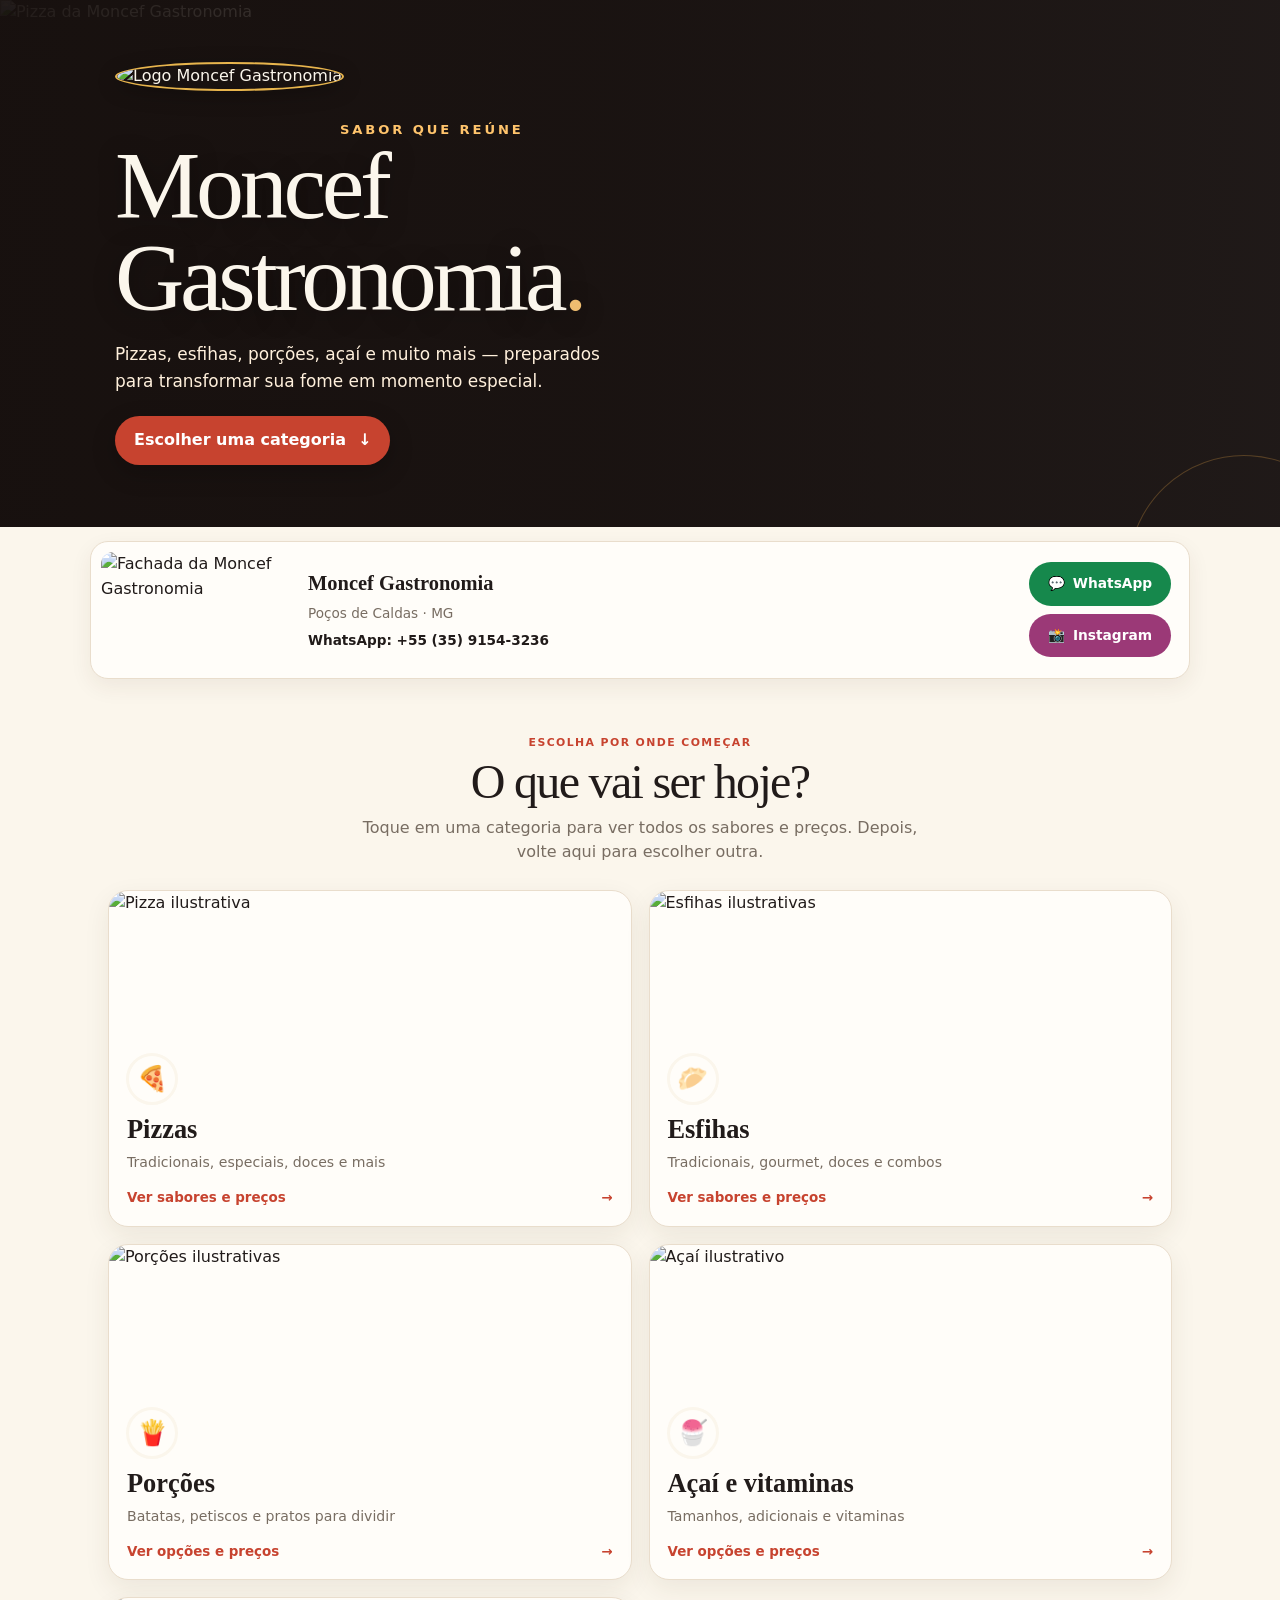
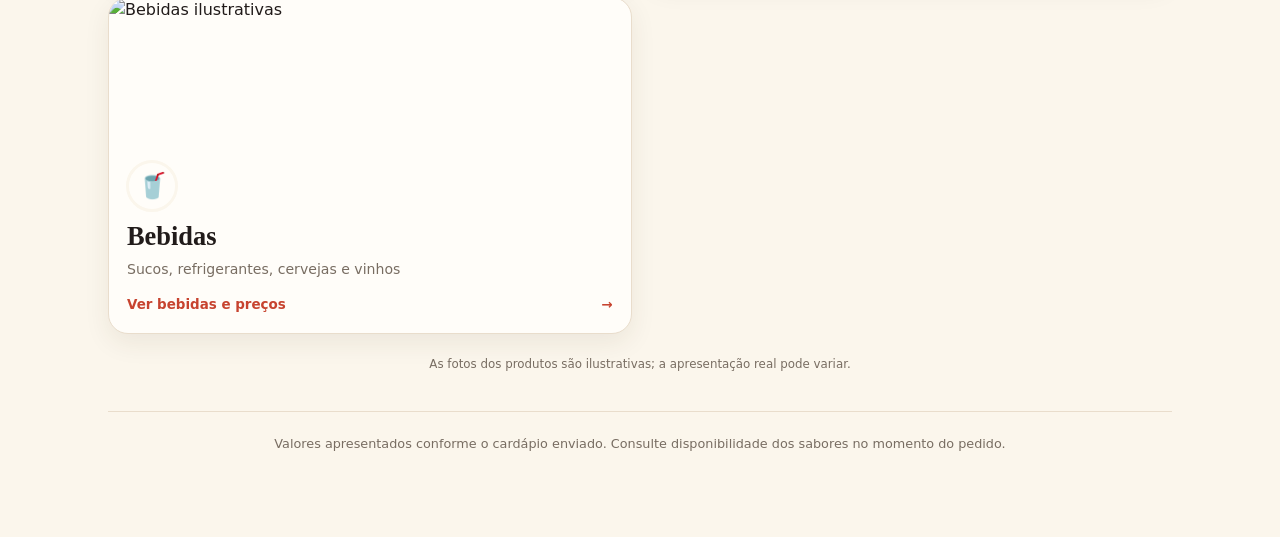
==== index.html @ 8a6f5627 "Adiciona cardápio Moncef Gastronomia" ====
<!doctype html>
<html lang="pt-BR">
<head>
  <meta charset="utf-8">
  <meta name="viewport" content="width=device-width, initial-scale=1">
  <title>Moncef Gastronomia | Cardápio</title>
  <meta name="description" content="Conheça o cardápio Moncef Gastronomia: pizzas, esfihas, porções, açaí, bebidas e muito mais.">
  <link rel="icon" type="image/png" href="/favicon.png">
  <meta property="og:type" content="website">
  <meta property="og:title" content="Moncef Gastronomia | Cardápio">
  <meta property="og:description" content="Pizzas, esfihas, porções, açaí e bebidas. Escolha seu próximo sabor favorito.">
  <meta property="og:image" content="https://share.zapia.com/r9gai0xraaoi88cagagllk">
  <meta name="twitter:card" content="summary_large_image">
  <meta name="twitter:image" content="https://share.zapia.com/r9gai0xraaoi88cagagllk">
  <link rel="manifest" href="__ZAPIA_SITE_URL__/manifest.webmanifest">
  <meta name="theme-color" content="#211b1a">
  <meta name="apple-mobile-web-app-capable" content="yes">
  <meta name="apple-mobile-web-app-status-bar-style" content="default">
  <meta name="apple-mobile-web-app-title" content="Moncef Gastronomia">
  <link rel="apple-touch-icon" href="__ZAPIA_SITE_URL__/apple-touch-icon.png">
  <style>
    :root{--ink:#211b1a;--paper:#fbf6ec;--cream:#f2e8d8;--tomato:#c7432f;--gold:#d49a42;--muted:#786d62;--line:#e9ddcc;--white:#fffdf9}
    *{box-sizing:border-box}
    html{scroll-behavior:smooth;scroll-padding-top:90px}
    body{margin:0;background:var(--paper);color:var(--ink);font-family:Inter,ui-sans-serif,system-ui,-apple-system,BlinkMacSystemFont,"Segoe UI",sans-serif;line-height:1.55}
    .hero{position:relative;overflow:hidden;background:var(--ink);color:var(--paper);padding:56px 20px 48px;text-align:center}
    .hero:before,.hero:after{content:"";position:absolute;border:1px solid rgba(212,154,66,.3);border-radius:50%;width:310px;height:310px;top:-205px;left:-100px;transform:rotate(25deg)}
    .hero:after{width:230px;height:230px;left:auto;right:-80px;top:auto;bottom:-160px}
    .eyebrow{color:#efbd70;text-transform:uppercase;font-size:.72rem;font-weight:800;letter-spacing:.2em;margin:0 0 12px}
    h1{font-family:Georgia,"Times New Roman",serif;font-size:clamp(2.8rem,8vw,5rem);font-weight:500;letter-spacing:-.045em;line-height:.98;margin:0}
    .hero p{max-width:600px;margin:17px auto 0;color:#e4d8c7;font-size:1rem}
    .hero .spark{color:#efbd70}
    .nav-wrap{position:sticky;top:0;z-index:5;background:rgba(251,246,236,.96);border-bottom:1px solid var(--line);backdrop-filter:blur(12px)}
    nav{max-width:1100px;margin:auto;display:flex;gap:9px;overflow-x:auto;padding:12px 18px;scrollbar-width:thin}
    nav a{flex:0 0 auto;text-decoration:none;color:var(--ink);font-size:.83rem;font-weight:750;padding:8px 13px;border:1px solid var(--line);border-radius:999px;background:var(--white)}
    nav a:hover{background:var(--ink);color:var(--paper);border-color:var(--ink)}
    main{max-width:1100px;margin:0 auto;padding:34px 18px 70px}
    .intro{text-align:center;color:var(--muted);font-size:.94rem;margin:0 auto 34px;max-width:670px}
    .section{margin:32px 0 52px;scroll-margin-top:82px}
    .section-heading{display:flex;align-items:end;justify-content:space-between;gap:16px;margin:0 0 18px;padding-bottom:12px;border-bottom:1px solid var(--line)}
    h2{font-family:Georgia,"Times New Roman",serif;font-weight:500;font-size:2.25rem;line-height:1;margin:0;letter-spacing:-.035em}
    .section-kicker{color:var(--tomato);font-weight:800;letter-spacing:.13em;text-transform:uppercase;font-size:.68rem;margin-bottom:6px}
    .hint{font-size:.82rem;color:var(--muted);text-align:right}
    .grid{display:grid;grid-template-columns:repeat(2,minmax(0,1fr));gap:16px}
    .grid.three{grid-template-columns:repeat(3,minmax(0,1fr))}
    .card{background:var(--white);border:1px solid var(--line);border-radius:18px;padding:20px 21px;box-shadow:0 7px 22px rgba(69,45,26,.035)}
    .card h3{font-family:Georgia,"Times New Roman",serif;font-weight:500;font-size:1.42rem;line-height:1.15;margin:0 0 6px}
    .card .sub{color:var(--muted);font-size:.82rem;margin:-1px 0 13px}
    .items{list-style:none;margin:0;padding:0}
    .items li{padding:11px 0;border-bottom:1px dashed var(--line)}
    .items li:last-child{border-bottom:0;padding-bottom:0}
    .item-top{display:flex;align-items:baseline;justify-content:space-between;gap:10px}
    .name{font-weight:800;font-size:.94rem;line-height:1.28}
    .price{white-space:nowrap;font-weight:850;color:var(--tomato);font-size:.94rem}
    .desc{display:block;color:var(--muted);font-size:.81rem;line-height:1.35;margin-top:3px}
    .pill{display:inline-block;background:#f8ead2;color:#755222;font-size:.72rem;font-weight:800;border-radius:999px;padding:5px 9px;margin:0 5px 6px 0}
    .price-table{width:100%;border-collapse:collapse;font-size:.89rem;margin-top:9px}
    .price-table th{text-align:left;color:var(--muted);font-size:.72rem;text-transform:uppercase;letter-spacing:.08em;padding:7px 4px;border-bottom:1px solid var(--line)}
    .price-table td{padding:9px 4px;border-bottom:1px dashed var(--line)}
    .price-table td:not(:first-child){text-align:right;font-weight:800;color:var(--tomato);white-space:nowrap}
    .note{background:#f4e9d9;border-left:4px solid var(--gold);border-radius:0 12px 12px 0;padding:13px 15px;color:#665544;font-size:.83rem;margin-top:15px}
    .flavor-list{display:grid;grid-template-columns:1fr 1fr;gap:0 18px}
    .flavor-list .items li{font-size:.88rem}
    .extras-grid{display:grid;grid-template-columns:repeat(3,minmax(0,1fr));gap:15px}
    .extras-grid .card{padding:17px}
    .extras-grid h3{font-size:1.22rem}
    .extras-grid .items li{padding:7px 0;font-size:.86rem}
    .footer-note{text-align:center;border-top:1px solid var(--line);padding:22px 12px 0;color:var(--muted);font-size:.8rem}
    @media(max-width:740px){.grid.three,.extras-grid{grid-template-columns:repeat(2,minmax(0,1fr))}}
    @media(max-width:560px){.hero{padding:47px 18px 40px}.hero p{font-size:.93rem}main{padding:25px 14px 54px}.grid,.grid.three,.extras-grid{grid-template-columns:1fr}.section{margin:28px 0 42px}.section-heading{align-items:start;flex-direction:column;gap:6px}.hint{text-align:left}.card{padding:18px}.flavor-list{grid-template-columns:1fr}h2{font-size:2rem}.intro{font-size:.88rem}}
    /* Moncef Gastronomia: destaque visual e fotos por categoria */
    .hero{min-height:410px;display:flex;align-items:center;text-align:left;padding:62px 22px}
    .hero:before{inset:0;top:0;left:0;width:auto;height:auto;border:0;border-radius:0;transform:none;background:linear-gradient(90deg,rgba(23,16,14,.94) 0%,rgba(23,16,14,.73) 48%,rgba(23,16,14,.16) 100%);z-index:1}
    .hero-photo{position:absolute;inset:0;width:100%;height:100%;object-fit:cover;z-index:0;opacity:.86}
    .hero:after{z-index:2;pointer-events:none}
    .hero-content{position:relative;z-index:3;width:min(100%,1050px);margin:0 auto}
    .hero .eyebrow{font-size:.82rem;letter-spacing:.22em;color:#ffc46c}
    .hero h1{font-size:clamp(3rem,8vw,6rem);max-width:800px;line-height:.96;text-shadow:0 4px 24px rgba(0,0,0,.35)}
    .hero-content>p:not(.eyebrow){margin:17px 0 22px;max-width:510px;font-size:1.06rem;color:#fff0dc}
    .hero-cta{display:inline-flex;gap:12px;align-items:center;text-decoration:none;background:var(--tomato);color:#fff;font-weight:850;padding:12px 19px;border-radius:999px;box-shadow:0 8px 25px rgba(0,0,0,.22);transition:transform .2s,background .2s}
    .hero-cta:hover{background:#e45a36;transform:translateY(-2px)}
    .photo-disclaimer{text-align:center;color:var(--muted);font-size:.75rem;margin:-24px auto 30px}
    .category-shot{margin:0 0 18px;background:var(--white);border:1px solid var(--line);padding:6px;border-radius:20px;box-shadow:0 12px 28px rgba(69,45,26,.08)}
    .category-shot img{display:block;width:100%;aspect-ratio:2.45/1;object-fit:cover;border-radius:15px}
    .category-shot figcaption{text-align:right;color:var(--muted);font-size:.68rem;padding:5px 7px 0}
    @media(max-width:560px){.hero{min-height:390px;padding:48px 20px}.hero:before{background:linear-gradient(90deg,rgba(23,16,14,.88),rgba(23,16,14,.57))}.hero h1{font-size:clamp(2.8rem,13vw,4.3rem)}.hero-content>p:not(.eyebrow){font-size:.94rem}.category-shot img{aspect-ratio:1.55/1}}
    /* Navegação por partes: mostra uma categoria de cada vez */
    .hero{min-height:365px}
    .home-screen{display:block;margin:0 0 38px;scroll-margin-top:18px}
    .home-intro{text-align:center;max-width:720px;margin:0 auto 25px}
    .home-intro h2{font-size:clamp(2rem,5vw,3rem);margin:0 0 10px}
    .home-intro p{color:var(--muted);margin:0 auto;max-width:570px}
    .category-grid{display:grid;grid-template-columns:repeat(2,minmax(0,1fr));gap:17px}
    .category-card{position:relative;display:flex;flex-direction:column;overflow:hidden;min-height:310px;background:var(--white);color:var(--ink);text-decoration:none;border:1px solid var(--line);border-radius:20px;box-shadow:0 9px 26px rgba(69,45,26,.08);transition:transform .18s,box-shadow .18s}
    .category-card:hover{transform:translateY(-3px);box-shadow:0 15px 34px rgba(69,45,26,.14)}
    .category-card>img{width:100%;height:190px;object-fit:cover;display:block}
    .category-icon{position:absolute;top:162px;left:17px;width:52px;height:52px;display:grid;place-items:center;background:var(--white);border:3px solid var(--paper);border-radius:50%;font-size:1.55rem}
    .category-title{font-family:Georgia,"Times New Roman",serif;font-size:1.65rem;font-weight:700;margin:28px 18px 2px}
    .category-desc{color:var(--muted);font-size:.88rem;margin:0 18px 14px}
    .category-action{margin:auto 18px 17px;color:var(--tomato);font-weight:850;font-size:.84rem;display:flex;justify-content:space-between;align-items:center}
    .photo-disclaimer{text-align:center;color:var(--muted);font-size:.74rem;margin:21px auto 0}
    .back-home{display:inline-flex;align-items:center;gap:8px;margin:0 0 18px;padding:10px 15px;border-radius:999px;border:1px solid var(--line);background:var(--white);color:var(--ink);font-weight:800;text-decoration:none;font-size:.88rem}
    .back-home:hover{background:var(--ink);color:var(--paper)}
    main .section{display:none}
    main:has(.section:target) .section:target{display:block}
    main:has(.section:target) .home-screen{display:none}
    main:not(:has(.section:target)) .home-screen{display:block}
    @media(max-width:560px){.hero{min-height:355px}.category-grid{grid-template-columns:1fr;gap:14px}.category-card{min-height:290px}.category-card>img{height:175px}.category-icon{top:147px}.category-title{font-size:1.55rem}.home-screen{margin-bottom:30px}}
    .brand-logo{width:78px;height:78px;object-fit:cover;border:2px solid #e8b54d;border-radius:50%;box-shadow:0 5px 20px rgba(0,0,0,.25);margin-bottom:12px}
    .hero-buttons{display:flex;flex-wrap:wrap;gap:10px}
    .hero-cta-light{background:#f2e8d8;color:var(--ink)}
    .hero-cta-light:hover{background:#fff7e9;color:var(--ink)}
    .store-panel{display:grid;grid-template-columns:1.05fr .95fr;overflow:hidden;margin:24px 0 0;background:var(--white);border:1px solid var(--line);border-radius:22px;box-shadow:0 10px 28px rgba(69,45,26,.08)}
    .store-panel figure{margin:0;min-height:280px;position:relative}
    .store-panel figure img{display:block;width:100%;height:100%;min-height:280px;object-fit:cover;object-position:center 72%}
    .store-panel figcaption{position:absolute;right:10px;bottom:10px;background:rgba(33,27,26,.78);color:#fff;padding:5px 9px;border-radius:20px;font-size:.7rem}
    .store-details{padding:26px;display:flex;flex-direction:column;justify-content:center;gap:8px}
    .contact-brand{display:flex;align-items:center;gap:13px}
    .contact-brand img{width:58px;height:58px;border-radius:50%;object-fit:cover;border:2px solid var(--gold)}
    .contact-brand h3{font-family:Georgia,"Times New Roman",serif;font-size:1.4rem;margin:0 0 1px}
    .contact-brand span,.store-details>p{color:var(--muted);font-size:.9rem}
    .store-details>p{margin:8px 0 0}
    .contact-number{color:var(--ink)!important}
    .contact-actions{display:flex;flex-wrap:wrap;gap:9px;margin-top:6px}
    .contact-actions a{display:inline-flex;text-decoration:none;background:var(--tomato);color:#fff;font-weight:800;font-size:.82rem;padding:10px 13px;border-radius:999px}
    .contact-actions a:last-child{background:var(--ink)}
    .contact-actions a:hover{filter:brightness(1.12)}
    @media(max-width:620px){.store-panel{grid-template-columns:1fr}.store-panel figure,.store-panel figure img{min-height:220px;height:250px}.store-details{padding:21px}.hero-buttons{gap:8px}.hero-cta{font-size:.86rem;padding:11px 14px}}
    .top-contact{max-width:1100px;margin:14px auto 22px;padding:10px;display:grid;grid-template-columns:190px 1fr auto;align-items:center;gap:17px;background:var(--white);border:1px solid var(--line);border-radius:18px;box-shadow:0 8px 22px rgba(69,45,26,.07)}
    .top-facade{display:block;width:190px;height:116px;object-fit:cover;object-position:center 72%;border-radius:12px}
    .top-contact-copy{display:flex;flex-direction:column;gap:3px}
    .top-contact-copy strong{font-family:Georgia,"Times New Roman",serif;font-size:1.28rem}
    .top-contact-copy span{color:var(--muted);font-size:.85rem}
    .top-contact-copy .top-phone{color:var(--ink);font-weight:750;margin-top:3px}
    .top-contact-links{display:flex;flex-direction:column;gap:8px;padding-right:8px}
    .top-contact-links a{display:inline-flex;align-items:center;justify-content:center;gap:8px;min-width:142px;padding:11px 14px;border-radius:999px;color:#fff;text-decoration:none;font-size:.86rem;font-weight:850}
    .top-whatsapp{background:#16884c}.top-instagram{background:#9b3977}
    .top-contact-links a:hover{filter:brightness(1.08)}
    @media(max-width:650px){.top-contact{margin:10px 12px 18px;grid-template-columns:96px 1fr;gap:10px;padding:9px}.top-facade{width:96px;height:96px}.top-contact-copy strong{font-size:1.05rem}.top-contact-copy span{font-size:.78rem}.top-contact-links{grid-column:1/-1;flex-direction:row;padding:0;gap:8px}.top-contact-links a{flex:1;min-width:0;padding:10px 8px;font-size:.83rem}}
  </style>
</head>
<body>
  <header class="hero">
    <img class="hero-photo" src="https://share.zapia.com/r9gai0xraaoi88cagagllk" alt="Pizza da Moncef Gastronomia" loading="eager">
    <div class="hero-content">
      <img class="brand-logo" src="https://share.zapia.com/mmh9nivb4c77kz05weoe60" alt="Logo Moncef Gastronomia">
      <p class="eyebrow">Sabor que reúne</p>
      <h1>Moncef<br>Gastronomia<span class="spark">.</span></h1>
      <p>Pizzas, esfihas, porções, açaí e muito mais — preparados para transformar sua fome em momento especial.</p>
      <div class="hero-buttons"><a class="hero-cta" href="#categorias">Escolher uma categoria <span aria-hidden="true">↓</span></a></div>
    </div>
  </header>
  <section class="top-contact" aria-label="Contato da Moncef Gastronomia">
    <img class="top-facade" src="https://share.zapia.com/sozpaagkp5872ndccona3l" alt="Fachada da Moncef Gastronomia" loading="eager">
    <div class="top-contact-copy"><strong>Moncef Gastronomia</strong><span>Poços de Caldas · MG</span><span class="top-phone">WhatsApp: +55 (35) 9154-3236</span></div>
    <div class="top-contact-links"><a class="top-whatsapp" href="https://wa.me/553591543236" target="_blank" rel="noopener noreferrer"><span aria-hidden="true">💬</span> WhatsApp</a><a class="top-instagram" href="https://www.instagram.com/moncef_gastronomia/" target="_blank" rel="noopener noreferrer"><span aria-hidden="true">📸</span> Instagram</a></div>
  </section>
  <main>
    <section class="home-screen" id="inicio">
      <div class="home-intro" id="categorias">
        <div class="section-kicker">Escolha por onde começar</div>
        <h2>O que vai ser hoje?</h2>
        <p>Toque em uma categoria para ver todos os sabores e preços. Depois, volte aqui para escolher outra.</p>
      </div>
      <div class="category-grid" aria-label="Categorias do cardápio">
        <a class="category-card" href="#pizzas"><img src="https://share.zapia.com/r9gai0xraaoi88cagagllk" alt="Pizza ilustrativa" loading="lazy"><span class="category-icon">🍕</span><span class="category-title">Pizzas</span><span class="category-desc">Tradicionais, especiais, doces e mais</span><span class="category-action">Ver sabores e preços <span aria-hidden="true">→</span></span></a>
        <a class="category-card" href="#esfihas"><img src="https://share.zapia.com/u9wdjhsxbgvl32oz14fh7v" alt="Esfihas ilustrativas" loading="lazy"><span class="category-icon">🥟</span><span class="category-title">Esfihas</span><span class="category-desc">Tradicionais, gourmet, doces e combos</span><span class="category-action">Ver sabores e preços <span aria-hidden="true">→</span></span></a>
        <a class="category-card" href="#porcoes"><img src="https://share.zapia.com/sm1wi8eg8ly88vxuzd0pk1" alt="Porções ilustrativas" loading="lazy"><span class="category-icon">🍟</span><span class="category-title">Porções</span><span class="category-desc">Batatas, petiscos e pratos para dividir</span><span class="category-action">Ver opções e preços <span aria-hidden="true">→</span></span></a>
        <a class="category-card" href="#acai"><img src="https://share.zapia.com/mn3vns8cxxkc6eyi6py83n" alt="Açaí ilustrativo" loading="lazy"><span class="category-icon">🍧</span><span class="category-title">Açaí e vitaminas</span><span class="category-desc">Tamanhos, adicionais e vitaminas</span><span class="category-action">Ver opções e preços <span aria-hidden="true">→</span></span></a>
        <a class="category-card" href="#bebidas"><img src="https://share.zapia.com/mn3vns8cxxkc6eyi6py83n" alt="Bebidas ilustrativas" loading="lazy"><span class="category-icon">🥤</span><span class="category-title">Bebidas</span><span class="category-desc">Sucos, refrigerantes, cervejas e vinhos</span><span class="category-action">Ver bebidas e preços <span aria-hidden="true">→</span></span></a>
      </div>
      <p class="photo-disclaimer">As fotos dos produtos são ilustrativas; a apresentação real pode variar.</p>
    </section>

    <section class="section" id="pizzas">
      <a class="back-home" href="#inicio">← Voltar às categorias</a>
      <div class="section-heading"><div><div class="section-kicker">No capricho, do começo ao fim</div><h2>🍕 Pizzas</h2></div><div class="hint">4 ou 8 fatias · sabores salgados</div></div>
      <figure class="category-shot"><img src="https://share.zapia.com/r9gai0xraaoi88cagagllk" alt="Pizza assada com calabresa, queijo e orégano" loading="lazy"><figcaption>Uma imagem ilustrativa para abrir o apetite</figcaption></figure>
      <div class="note">Todas as pizzas salgadas levam molho de tomate italiano, muçarela, orégano e azeitonas — exceto Calabresa Paulista.</div>
      <div class="grid three" style="margin-top:16px">
        <article class="card"><h3>Tradicionais</h3><p class="sub">4 fatias · R$ 42 &nbsp;|&nbsp; 8 fatias · R$ 68</p><ul class="items">
          <li><span class="name">4 Queijos</span><span class="desc">Provolone, parmesão, requeijão e muçarela</span></li>
          <li><span class="name">Calabresa Barbecue</span><span class="desc">Calabresa e molho barbecue</span></li>
          <li><span class="name">Calabresa Mineira</span><span class="desc">Calabresa e cebola</span></li>
          <li><span class="name">Frango</span><span class="desc">Frango desfiado, requeijão ou cheddar</span></li>
          <li><span class="name">Lombinho</span><span class="desc">Lombinho canadense e requeijão</span></li>
          <li><span class="name">Madri</span><span class="desc">Calabresa, tomate e cebola</span></li>
          <li><span class="name">Portuguesa</span><span class="desc">Presunto, ovo cozido, tomate, ervilha e cebola</span></li>
          <li><span class="name">Viena</span><span class="desc">Presunto, manjericão fresco, champignon, tomate e parmesão</span></li>
        </ul></article>
        <article class="card"><h3>Promocionais</h3><p class="sub">4 fatias · R$ 35 &nbsp;|&nbsp; 8 fatias · R$ 55</p><ul class="items">
          <li><span class="name">Calabresa Paulista</span><span class="desc">Calabresa e cebola (sem muçarela)</span></li>
          <li><span class="name">Marguerita</span><span class="desc">Tomate, alho dourado, parmesão e manjericão fresco</span></li>
          <li><span class="name">Margueritinha</span><span class="desc">Tomate-cereja, alho dourado, parmesão e manjericão fresco</span></li>
          <li><span class="name">Muçarela</span><span class="desc">Muçarela e tomate</span></li>
          <li><span class="name">Napolitana</span><span class="desc">Tomate e parmesão</span></li>
          <li><span class="name">Parmegiana</span><span class="desc">Presunto, manjericão fresco e parmesão</span></li>
          <li><span class="name">Presunto</span><span class="desc">Muçarela e presunto</span></li>
        </ul></article>
        <article class="card"><h3>Especiais</h3><p class="sub">4 fatias · R$ 44 &nbsp;|&nbsp; 8 fatias · R$ 74</p><ul class="items">
          <li><span class="name">5 Queijos</span><span class="desc">Provolone, parmesão, requeijão, gorgonzola e muçarela</span></li>
          <li><span class="name">Bacon Especial</span><span class="desc">Bacon, ovo cozido, parmesão e cheddar</span></li>
          <li><span class="name">Batata Especial</span><span class="desc">Batata frita, cheddar e bacon</span></li>
          <li><span class="name">Brócolis Especial</span><span class="desc">Brócolis, alho dourado, bacon e requeijão</span></li>
          <li><span class="name">Calabresa Especial</span><span class="desc">Calabresa, cheddar, bacon e cebola</span></li>
          <li><span class="name">Franguinho</span><span class="desc">Frango desfiado, milho, requeijão e parmesão</span></li>
          <li><span class="name">Frango Especial</span><span class="desc">Frango desfiado, requeijão e batata palha</span></li>
          <li><span class="name">Lombinho com Abacaxi</span><span class="desc">Lombinho canadense e abacaxi</span></li>
          <li><span class="name">Milho Especial</span><span class="desc">Milho, ovo cozido, requeijão e parmesão</span></li>
          <li><span class="name">Palmito Especial</span><span class="desc">Palmito, requeijão, tomate, cebola e parmesão</span></li>
        </ul></article>
        <article class="card"><h3>Gourmet</h3><p class="sub">Preços indicados como 4 fatias / 8 fatias</p><ul class="items">
          <li><span class="name">Alcatra Especial</span><span class="price">R$ 53 / 87</span><span class="desc">Alcatra, alho dourado, champignon e requeijão</span></li>
          <li><span class="name">Alcatra com Fritas</span><span class="price">R$ 53 / 87</span><span class="desc">Alcatra, batata frita e catupiry</span></li>
          <li><span class="name">Carne Seca Barbecue</span><span class="price">R$ 55 / 93</span><span class="desc">Carne seca, cebola-roxa, barbecue e tomate-cereja</span></li>
          <li><span class="name">Carne Seca</span><span class="price">R$ 55 / 93</span><span class="desc">Carne seca. Escolha: requeijão, cheddar ou cream cheese</span></li>
          <li><span class="name">Costela à Moda</span><span class="price">R$ 55 / 93</span><span class="desc">Costela desfiada, requeijão, provolone e pimenta-biquinho</span></li>
          <li><span class="name">Doritos</span><span class="price">R$ 55 / 93</span><span class="desc">Bacon, cheddar e Doritos</span></li>
        </ul></article>
        <article class="card"><h3>Premium</h3><p class="sub">4 fatias · R$ 48 &nbsp;|&nbsp; 8 fatias · R$ 80</p><ul class="items">
          <li><span class="name">6 Queijos</span><span class="desc">Parmesão, provolone, gorgonzola, requeijão e cheddar</span></li>
          <li><span class="name">5 Carnes</span><span class="desc">Calabresa, lombinho, costela, bacon e frango desfiado</span></li>
          <li><span class="name">À Moda da Casa</span><span class="desc">Presunto, calabresa, bacon, cebola e ovo cozido</span></li>
          <li><span class="name">Atum</span><span class="desc">Atum e cebola</span></li>
          <li><span class="name">Brócolis à Moda</span><span class="desc">Brócolis, frango desfiado, alho dourado, bacon e requeijão</span></li>
          <li><span class="name">Calabresa à Moda</span><span class="desc">Calabresa, cebola, milho, bacon e requeijão</span></li>
          <li><span class="name">Peito de Peru</span><span class="desc">Peito de peru e requeijão</span></li>
          <li><span class="name">Costela</span><span class="desc">Costela desfiada e cebola-roxa. Escolha cheddar, requeijão ou cream cheese</span></li>
          <li><span class="name">Estrogonofe</span><span class="desc">Estrogonofe, champignon e batata palha. Escolha carne ou frango</span></li>
          <li><span class="name">Franbacon</span><span class="desc">Frango desfiado e bacon. Escolha requeijão, cheddar ou cream cheese</span></li>
          <li><span class="name">Moncef à Moda</span><span class="desc">Presunto, lombinho, calabresa ralada e requeijão</span></li>
          <li><span class="name">Peito de Peru com Abacaxi</span><span class="desc">Peito de peru e abacaxi</span></li>
          <li><span class="name">Portuguesa à Moda</span><span class="desc">Presunto, ervilha, palmito, requeijão, cebola, tomate e ovo cozido</span></li>
        </ul></article>
        <article class="card"><h3>Doces</h3><p class="sub">4 fatias / 8 fatias</p><ul class="items">
          <li><span class="name">Banana Nevada</span><span class="price">R$ 42 / 70</span><span class="desc">Creme de leite, banana, chocolate branco e canela</span></li>
          <li><span class="name">Brigadeiro com Morango</span><span class="price">R$ 42 / 70</span><span class="desc">Creme de leite condensado, chocolate preto, granulado, morango e brigadeiro</span></li>
          <li><span class="name">KitKat</span><span class="price">R$ 42 / 70</span><span class="desc">Creme de leite, chocolate ao leite, KitKat, amendoim triturado e leite condensado</span></li>
          <li><span class="name">Mesclado</span><span class="price">R$ 48 / 80</span><span class="desc">Creme de leite, chocolate preto e chocolate branco</span></li>
          <li><span class="name">Morango ao Chocolate</span><span class="price">R$ 48 / 80</span><span class="desc">Creme de leite, morango, chocolate preto e chocolate branco</span></li>
          <li><span class="name">M&amp;M</span><span class="price">R$ 42 / 70</span><span class="desc">Creme de leite, chocolate ao leite, M&amp;M e leite condensado</span></li>
          <li><span class="name">Ouro Branco</span><span class="price">R$ 42 / 70</span><span class="desc">Creme de leite, chocolate ao leite, Ouro Branco, amendoim triturado e leite condensado</span></li>
          <li><span class="name">Ovomaltine</span><span class="price">R$ 42 / 70</span><span class="desc">Creme de leite, chocolate ao leite, Ovomaltine e leite condensado</span></li>
          <li><span class="name">Prestígio</span><span class="price">R$ 42 / 70</span><span class="desc">Creme de leite, chocolate ao leite, leite condensado, coco ralado e Prestígio</span></li>
          <li><span class="name">Romeu e Julieta</span><span class="price">R$ 42 / 70</span><span class="desc">Muçarela, goiabada e catupiry</span></li>
          <li><span class="name">Tentação</span><span class="price">R$ 48 / 80</span><span class="desc">Creme de leite, chocolate ao leite, morango e calda de morango</span></li>
          <li><span class="name">Uva ao Chocolate</span><span class="price">R$ 48 / 80</span><span class="desc">Creme de leite, uva, chocolate ao leite e chocolate branco</span></li>
        </ul></article>
        <article class="card"><h3>Monte sua pizza</h3><p class="sub">4 fatias · R$ 48 &nbsp;|&nbsp; 8 fatias · R$ 80</p><p>Molho de tomate italiano, muçarela, orégano, azeitonas e mais <strong>5 ingredientes à sua escolha</strong>.</p><h3 style="margin-top:22px">Calzones</h3><p class="sub">Doces ou salgados · escolha entre os sabores de pizza</p><table class="price-table"><tbody><tr><td>Pequeno</td><td>R$ 40</td></tr><tr><td>Grande</td><td>R$ 50</td></tr></tbody></table><h3 style="margin-top:22px">Bordas recheadas</h3><p class="sub">Catupiry · cheddar · chocolate · cream cheese</p><table class="price-table"><thead><tr><th>Tamanho da pizza</th><th>Valor da borda</th></tr></thead><tbody><tr><td>4 fatias</td><td>R$ 9</td></tr><tr><td>8 fatias</td><td>R$ 16</td></tr></tbody></table></article>
      </div>
      <a class="back-home back-home-bottom" href="#inicio">← Voltar às categorias</a>
    </section>

    <section class="section" id="esfihas">
      <a class="back-home" href="#inicio">← Voltar às categorias</a>
      <div class="section-heading"><div><div class="section-kicker">Assadas e recheadas</div><h2>🥟 Esfihas</h2></div><div class="hint">Tradicionais R$ 8 · Gourmet R$ 10 cada</div></div>
      <figure class="category-shot"><img src="https://share.zapia.com/u9wdjhsxbgvl32oz14fh7v" alt="Esfihas assadas salgadas e doces" loading="lazy"><figcaption>Esfihas ilustrativas</figcaption></figure>
      <div class="grid">
        <article class="card"><h3>Tradicionais</h3><p class="sub">R$ 8 cada</p><div class="flavor-list"><ul class="items">
          <li><span class="name">Azeitonas pretas</span><span class="desc">Muçarela</span></li><li><span class="name">Bacon</span><span class="desc">Muçarela</span></li><li><span class="name">Brócolis</span><span class="desc">Requeijão e bacon</span></li><li><span class="name">Calabresa ralada</span><span class="desc">Cebola e tomate picados</span></li><li><span class="name">Calabresa ralada</span><span class="desc">Requeijão</span></li><li><span class="name">Calabresa ralada</span><span class="desc">Cheddar</span></li><li><span class="name">Calabresa ralada</span><span class="desc">Cream cheese</span></li><li><span class="name">Carne</span><span class="desc">Cebola e tomate picados</span></li>
        </ul><ul class="items">
          <li><span class="name">Frango</span><span class="desc">Requeijão</span></li><li><span class="name">Frango</span><span class="desc">Cheddar</span></li><li><span class="name">Frango</span><span class="desc">Cream cheese</span></li><li><span class="name">Milho</span><span class="desc">Bacon e requeijão</span></li><li><span class="name">Muçarela</span></li><li><span class="name">Muçarela</span><span class="desc">Alho</span></li><li><span class="name">Muçarela</span><span class="desc">Tomate</span></li><li><span class="name">Palmito</span><span class="desc">Muçarela</span></li><li><span class="name">Presunto</span><span class="desc">Muçarela</span></li>
        </ul></div></article>
        <article class="card"><h3>Gourmet</h3><p class="sub">R$ 10 cada</p><ul class="items">
          <li><span class="name">4 Queijos</span></li><li><span class="name">Calabresa ralada</span><span class="desc">Muçarela</span></li><li><span class="name">Carne</span><span class="desc">Cebola, tomate picados e bacon</span></li><li><span class="name">Carne</span><span class="desc">Cebola, tomate picados e muçarela</span></li><li><span class="name">Carne seca</span><span class="desc">Requeijão</span></li><li><span class="name">Carne seca</span><span class="desc">Muçarela</span></li><li><span class="name">Costela</span><span class="desc">Requeijão</span></li><li><span class="name">Costela</span><span class="desc">Muçarela</span></li><li><span class="name">Doritos</span><span class="desc">Muçarela e cheddar</span></li><li><span class="name">Frango</span><span class="desc">Muçarela</span></li><li><span class="name">Lombinho</span><span class="desc">Muçarela e requeijão</span></li><li><span class="name">Muçarela</span><span class="desc">Milho e bacon</span></li><li><span class="name">Peito de peru</span><span class="desc">Muçarela</span></li><li><span class="name">Peito de peru</span><span class="desc">Muçarela e abacaxi</span></li><li><span class="name">Tomate seco</span><span class="desc">Muçarela</span></li></ul></article>
      </div>
      <div class="grid" style="margin-top:16px"><article class="card"><h3>Combos de esfihas</h3><p class="sub">Escolha tradicionais ou gourmet</p><table class="price-table"><thead><tr><th>Quantidade</th><th>Tradicionais</th><th>Gourmet</th></tr></thead><tbody><tr><td>6 esfihas</td><td>R$ 45</td><td>R$ 56</td></tr><tr><td>10 esfihas</td><td>R$ 70</td><td>R$ 90</td></tr><tr><td>15 esfihas</td><td>R$ 98</td><td>R$ 120</td></tr></tbody></table></article>
      <article class="card"><h3>Esfihas doces</h3><ul class="items">
        <li><span class="name">Banana</span><span class="desc">Chocolate branco e canela</span><span class="price">R$ 9</span></li><li><span class="name">Brigadeiro</span><span class="price">R$ 8</span></li><li><span class="name">Chocolate ao leite</span><span class="desc">Muçarela</span><span class="price">R$ 11</span></li><li><span class="name">Chocolate ao leite</span><span class="desc">Morango</span><span class="price">R$ 10</span></li><li><span class="name">Coco em flocos</span><span class="desc">Chocolate ao leite</span><span class="price">R$ 8</span></li><li><span class="name">Ferrero</span><span class="desc">Creme de avelã</span><span class="price">R$ 15</span></li><li><span class="name">Goiabada</span><span class="desc">Requeijão</span><span class="price">R$ 8</span></li><li><span class="name">KitKat</span><span class="desc">Chocolate ao leite</span><span class="price">R$ 11</span></li><li><span class="name">M&amp;M</span><span class="desc">Chocolate ao leite</span><span class="price">R$ 8</span></li><li><span class="name">Nutella</span><span class="price">R$ 14</span></li><li><span class="name">Nutella</span><span class="desc">Morango</span><span class="price">R$ 15</span></li><li><span class="name">Oreo</span><span class="desc">Chocolate branco</span><span class="price">R$ 10</span></li><li><span class="name">Ovomaltine</span><span class="desc">Chocolate branco</span><span class="price">R$ 8</span></li><li><span class="name">Ouro Branco</span><span class="desc">Chocolate ao leite</span><span class="price">R$ 10</span></li>
      </ul></article></div>
      <a class="back-home back-home-bottom" href="#inicio">← Voltar às categorias</a>
    </section>

    <section class="section" id="porcoes">
      <a class="back-home" href="#inicio">← Voltar às categorias</a>
      <div class="section-heading"><div><div class="section-kicker">Pra compartilhar e beliscar</div><h2>🍟 Porções</h2></div></div>
      <figure class="category-shot"><img src="https://share.zapia.com/sm1wi8eg8ly88vxuzd0pk1" alt="Porções de batata frita, frango e acompanhamentos" loading="lazy"><figcaption>Porções ilustrativas</figcaption></figure>
      <div class="grid three">
        <article class="card"><h3>Batata recheada</h3><p class="sub">450 g · R$ 33 &nbsp;|&nbsp; 680 g · R$ 50</p><ul class="items">
          <li><span class="name">4 Queijos</span><span class="desc">Catupiry, muçarela, parmesão e provolone</span></li><li><span class="name">Bolonhesa</span><span class="desc">Bolonhesa, muçarela e bacon</span></li><li><span class="name">Costela</span><span class="desc">Costela, muçarela, cheddar e bacon</span></li><li><span class="name">Carne seca</span><span class="desc">Carne seca, muçarela, catupiry e bacon</span></li><li><span class="name">Frango</span><span class="desc">Frango, muçarela, catupiry e milho</span></li><li><span class="name">Estrogonofe de carne ou frango</span><span class="desc">Estrogonofe, muçarela, bacon e batata palha</span></li>
        </ul></article>
        <article class="card"><h3>Batatas fritas</h3><p class="sub">In natura</p><ul class="items"><li><div class="item-top"><span class="name">Pequena · 300 g</span><span class="price">R$ 21</span></div></li><li><div class="item-top"><span class="name">Grande · 500 g</span><span class="price">R$ 33</span></div><span class="desc">Acompanha molho rosé, barbecue e bacon</span></li></ul><h3 style="margin-top:21px">Com cheddar e bacon</h3><ul class="items"><li><div class="item-top"><span class="name">Pequena · 300 g</span><span class="price">R$ 30</span></div></li><li><div class="item-top"><span class="name">Grande · 500 g</span><span class="price">R$ 48</span></div></li></ul></article>
        <article class="card"><h3>Mini salgadinhos</h3><ul class="items"><li><div class="item-top"><span class="name">30 unidades</span><span class="price">R$ 25</span></div></li><li><div class="item-top"><span class="name">50 unidades</span><span class="price">R$ 39</span></div><span class="desc">Acompanha molho rosé, barbecue e bacon</span></li></ul><h3 style="margin-top:21px">Kibes grandes</h3><ul class="items"><li><div class="item-top"><span class="name">Carne</span><span class="price">R$ 13</span></div></li><li><div class="item-top"><span class="name">Catupiry</span><span class="price">R$ 13</span></div></li></ul><h3 style="margin-top:21px">Bolinho de mandioca com costela</h3><div class="item-top"><span class="name">12 unidades · 30 g cada</span><span class="price">R$ 40</span></div></article>
        <article class="card"><h3>Torresmo</h3><div class="item-top"><span class="name">450 g (in natura)</span><span class="price">R$ 30</span></div><span class="desc">Acompanha 100 g de guacamole</span></article>
        <article class="card"><h3>Tilápia</h3><div class="item-top"><span class="name">400 g</span><span class="price">R$ 50</span></div></article>
        <article class="card"><h3>Contra filé acebolado</h3><div class="item-top"><span class="name">400 g + 400 g de fritas</span><span class="price">R$ 89</span></div></article>
        <article class="card"><h3>Frango frito</h3><ul class="items"><li><div class="item-top"><span class="name">400 g</span><span class="price">R$ 50</span></div></li><li><div class="item-top"><span class="name">800 g</span><span class="price">R$ 80</span></div><span class="desc">Acompanha 1 molho: rosé, bacon ou barbecue</span></li></ul></article>
      </div>
      <a class="back-home back-home-bottom" href="#inicio">← Voltar às categorias</a>
    </section>

    <section class="section" id="acai">
      <a class="back-home" href="#inicio">← Voltar às categorias</a>
      <div class="section-heading"><div><div class="section-kicker">Monte do seu jeito</div><h2>🍧 Açaí</h2></div><div class="hint">Açaí · cupuaçu · mesclado</div></div>
      <figure class="category-shot"><img src="https://share.zapia.com/mn3vns8cxxkc6eyi6py83n" alt="Açaí e bebidas com frutas" loading="lazy"><figcaption>Açaí e bebidas ilustrativos</figcaption></figure>
      <div class="grid">
        <article class="card"><h3>Tamanhos</h3><table class="price-table"><thead><tr><th>Volume</th><th>Preço</th></tr></thead><tbody><tr><td>200 ml</td><td>R$ 10</td></tr><tr><td>300 ml</td><td>R$ 12</td></tr><tr><td>500 ml</td><td>R$ 17</td></tr><tr><td>700 ml</td><td>R$ 20</td></tr><tr><td>1 litro</td><td>R$ 40</td></tr></tbody></table><p class="sub" style="margin-top:13px">Escolha açaí, cupuaçu ou mesclado.</p></article>
        <article class="card"><h3>Adicionais</h3><div class="extras-grid">
          <div><h3>Chocolates</h3><ul class="items"><li>Brigadeiro <span class="price">R$ 4</span></li><li>Chocolate ao leite <span class="price">R$ 4</span></li><li>Chocolate branco <span class="price">R$ 4</span></li><li>Confete <span class="price">R$ 4</span></li><li>KitKat <span class="price">R$ 4</span></li><li>Nutella <span class="price">R$ 7</span></li><li>Ouro Branco <span class="price">R$ 3</span></li><li>Ovomaltine <span class="price">R$ 4</span></li><li>Ovomaltine Rocks <span class="price">R$ 5</span></li><li>Power Ball <span class="price">R$ 4</span></li><li>Prestígio <span class="price">R$ 4</span></li><li>Sonho de Valsa <span class="price">R$ 3</span></li><li>Trento <span class="price">R$ 4</span></li></ul><h3 style="margin-top:17px">Cereais</h3><ul class="items"><li>Amendoim <span class="price">R$ 3</span></li><li> Aveia <span class="price">R$ 3</span></li><li>Granola <span class="price">R$ 3</span></li></ul></div>
          <div><h3>Cremes</h3><ul class="items"><li>Avelã <span class="price">R$ 5</span></li><li>Leite Ninho <span class="price">R$ 4</span></li><li>Pistache <span class="price">R$ 7</span></li></ul><h3 style="margin-top:17px">Derivados</h3><ul class="items"><li>Chantilly <span class="price">R$ 3</span></li><li>Leite condensado <span class="price">R$ 3</span></li><li>Leite em pó <span class="price">R$ 4</span></li><li>Leite em pó Ninho <span class="price">R$ 5</span></li></ul><h3 style="margin-top:17px">Coberturas</h3><ul class="items"><li>Chocolate <span class="price">R$ 3</span></li><li>Fini banana <span class="price">R$ 3</span></li><li>Fini beijinho <span class="price">R$ 3</span></li><li>Morango <span class="price">R$ 3</span></li></ul></div>
          <div><h3>Frutas</h3><ul class="items"><li>Banana <span class="price">R$ 3</span></li><li>Cereja <span class="price">R$ 5</span></li><li>Manga <span class="price">R$ 4</span></li><li>Morango <span class="price">R$ 4</span></li><li>Uva <span class="price">R$ 4</span></li></ul><h3 style="margin-top:17px">Mousses</h3><ul class="items"><li>Limão <span class="price">R$ 4</span></li><li>Maracujá <span class="price">R$ 4</span></li><li>Morango <span class="price">R$ 4</span></li><li>Uva <span class="price">R$ 4</span></li></ul><h3 style="margin-top:17px">Variedades</h3><ul class="items"><li>Bala Fini <span class="price">R$ 4</span></li><li>Biscoito Oreo <span class="price">R$ 4</span></li><li>Jujuba <span class="price">R$ 3</span></li><li>Paçoca <span class="price">R$ 3</span></li></ul></div>
        </div></article>
      </div>
      <article class="card" style="margin-top:16px"><h3>Vitaminas</h3><p class="sub">300 ml · R$ 10 &nbsp;|&nbsp; 500 ml · R$ 16</p><div class="grid three"><div><span class="pill">1</span>Açaí, leite condensado, banana e paçoca</div><div><span class="pill">2</span>Açaí, leite condensado, aveia, morango e leite em pó</div><div><span class="pill">3</span>Açaí, leite condensado, Ovomaltine, banana e leite em pó</div><div><span class="pill">4</span>Açaí, leite condensado, cupuaçu e leite em pó</div><div><span class="pill">5</span>Açaí, leite condensado, manga e leite em pó</div></div></article>
      <a class="back-home back-home-bottom" href="#inicio">← Voltar às categorias</a>
    </section>

    <section class="section" id="bebidas">
      <a class="back-home" href="#inicio">← Voltar às categorias</a>
      <div class="section-heading"><div><div class="section-kicker">Pra acompanhar</div><h2>🥤 Bebidas</h2></div></div>
      <figure class="category-shot"><img src="https://share.zapia.com/mn3vns8cxxkc6eyi6py83n" alt="Sucos e bebidas geladas" loading="lazy"><figcaption>Imagem ilustrativa de bebidas</figcaption></figure>
      <div class="grid three">
        <article class="card"><h3>Refrigerantes</h3><ul class="items"><li><div class="item-top"><span class="name">Coca-Cola · 2 L</span><span class="price">R$ 15</span></div></li><li><div class="item-top"><span class="name">Fanta · 2 L</span><span class="price">R$ 12</span></div></li><li><div class="item-top"><span class="name">Sprite · 2 L</span><span class="price">R$ 12</span></div></li><li><div class="item-top"><span class="name">Gebel · 2 L</span><span class="price">R$ 10</span></div></li><li><div class="item-top"><span class="name">Coca-Cola · 600 ml</span><span class="price">R$ 10</span></div></li><li><div class="item-top"><span class="name">Coca-Cola · 350 ml</span><span class="price">R$ 7</span></div></li></ul><h3 style="margin-top:22px">Águas</h3><ul class="items"><li><div class="item-top"><span class="name">Com gás</span><span class="price">R$ 4</span></div></li><li><div class="item-top"><span class="name">Sem gás</span><span class="price">R$ 4</span></div></li></ul></article>
        <article class="card"><h3>Sucos</h3><ul class="items"><li><div class="item-top"><span class="name">Abacaxi · 300 ml</span><span class="price">R$ 10</span></div></li><li><div class="item-top"><span class="name">Abacaxi com hortelã · 300 ml</span><span class="price">R$ 10</span></div></li><li><div class="item-top"><span class="name">Laranja · 300 ml</span><span class="price">R$ 10</span></div></li><li><div class="item-top"><span class="name">Limão · 300 ml</span><span class="price">R$ 10</span></div></li><li><div class="item-top"><span class="name">Maracujá · 300 ml</span><span class="price">R$ 10</span></div></li><li><div class="item-top"><span class="name">Morango · 300 ml</span><span class="price">R$ 10</span></div></li><li><div class="item-top"><span class="name">Del Valle · 1 L</span><span class="price">R$ 12</span></div></li><li><div class="item-top"><span class="name">Del Valle · 296 ml</span><span class="price">R$ 7</span></div></li></ul></article>
        <article class="card"><h3>Cervejas · 350 ml</h3><ul class="items"><li><div class="item-top"><span class="name">Estrella Galicia</span><span class="price">R$ 7</span></div></li><li><div class="item-top"><span class="name">Estrella Galicia 0%</span><span class="price">R$ 7</span></div></li><li><div class="item-top"><span class="name">Therezópolis</span><span class="price">R$ 7</span></div></li></ul><h3 style="margin-top:22px">Vinhos · garrafa</h3><ul class="items"><li><div class="item-top"><span class="name">Casillero del Diablo</span><span class="price">R$ 89</span></div></li><li><div class="item-top"><span class="name">Julia Florista</span><span class="price">R$ 75</span></div></li><li><div class="item-top"><span class="name">Concha y Toro</span><span class="price">R$ 69</span></div></li></ul><h3 style="margin-top:22px">Energético</h3><div class="item-top"><span class="name">Lata</span><span class="price">R$ 14</span></div></article>
      </div>
      <a class="back-home back-home-bottom" href="#inicio">← Voltar às categorias</a>
    </section>
    <p class="footer-note">Valores apresentados conforme o cardápio enviado. Consulte disponibilidade dos sabores no momento do pedido.</p>
  </main>
</body>
</html>
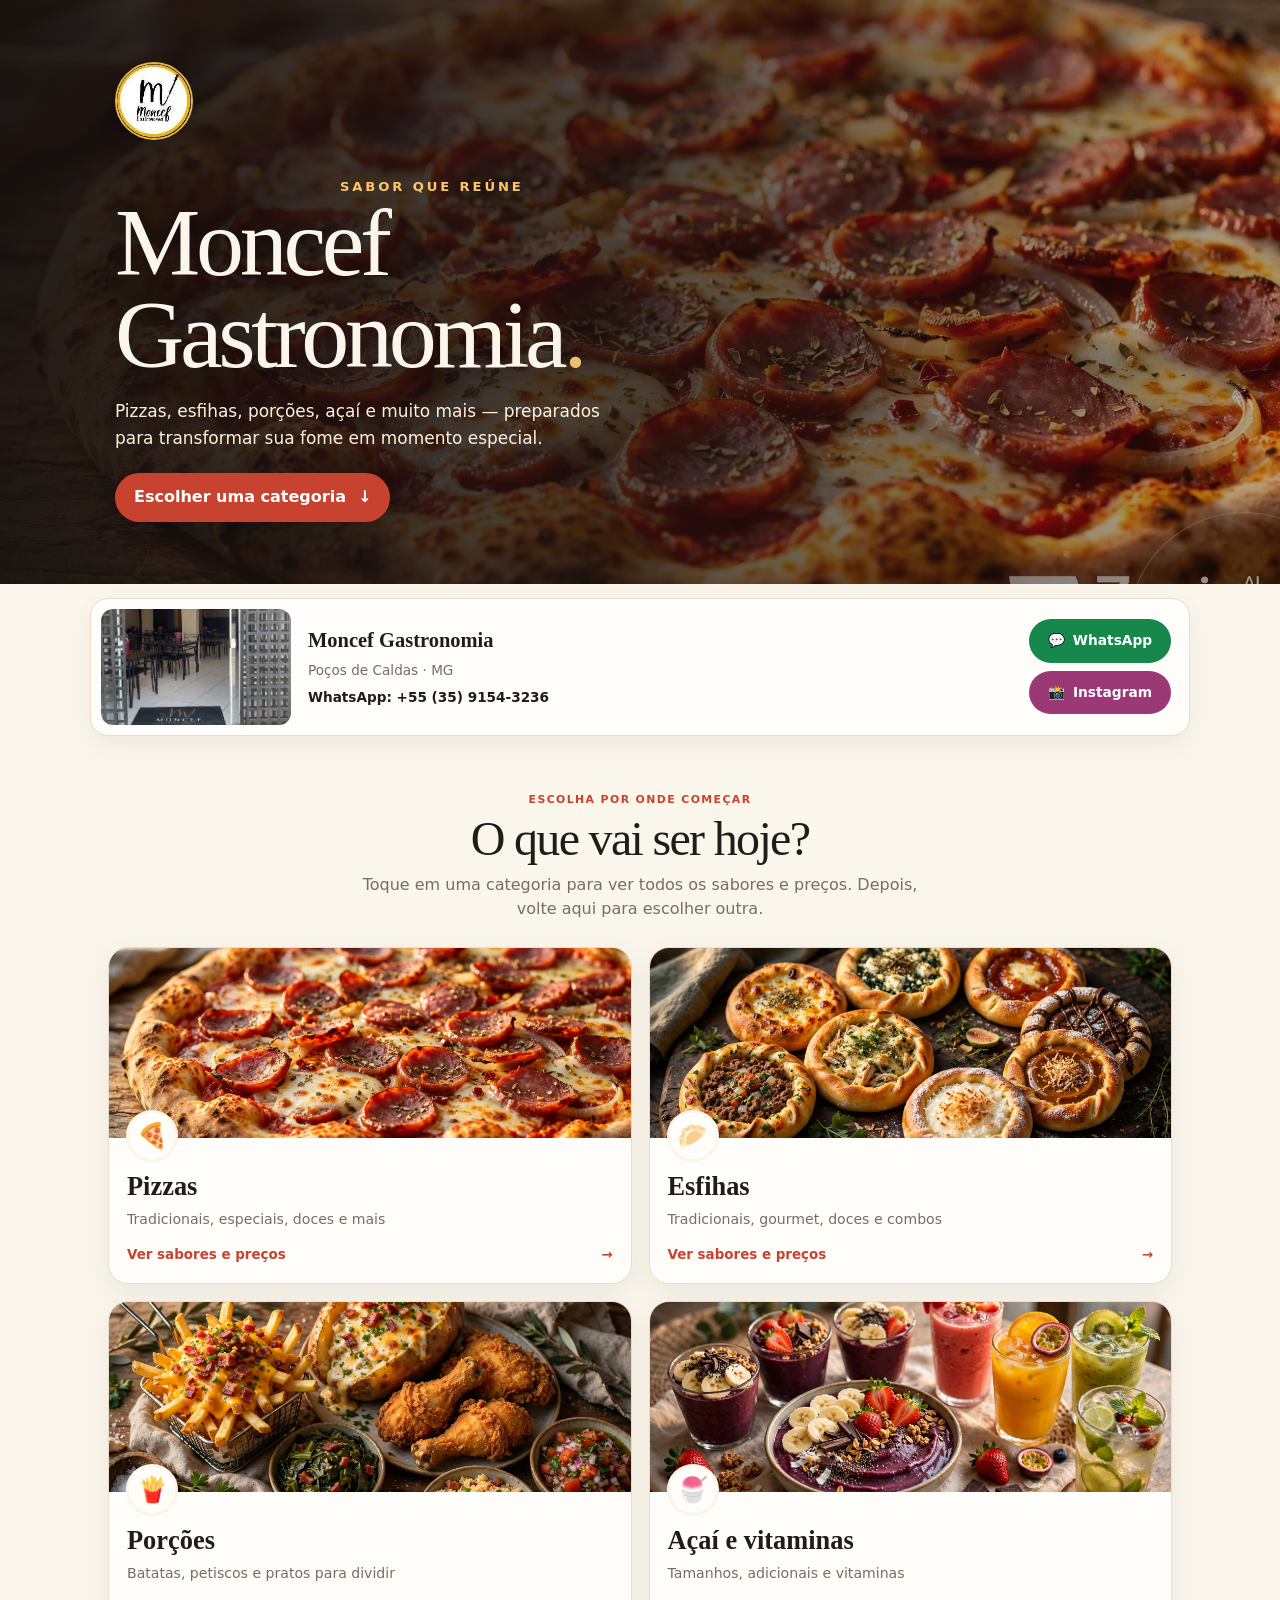
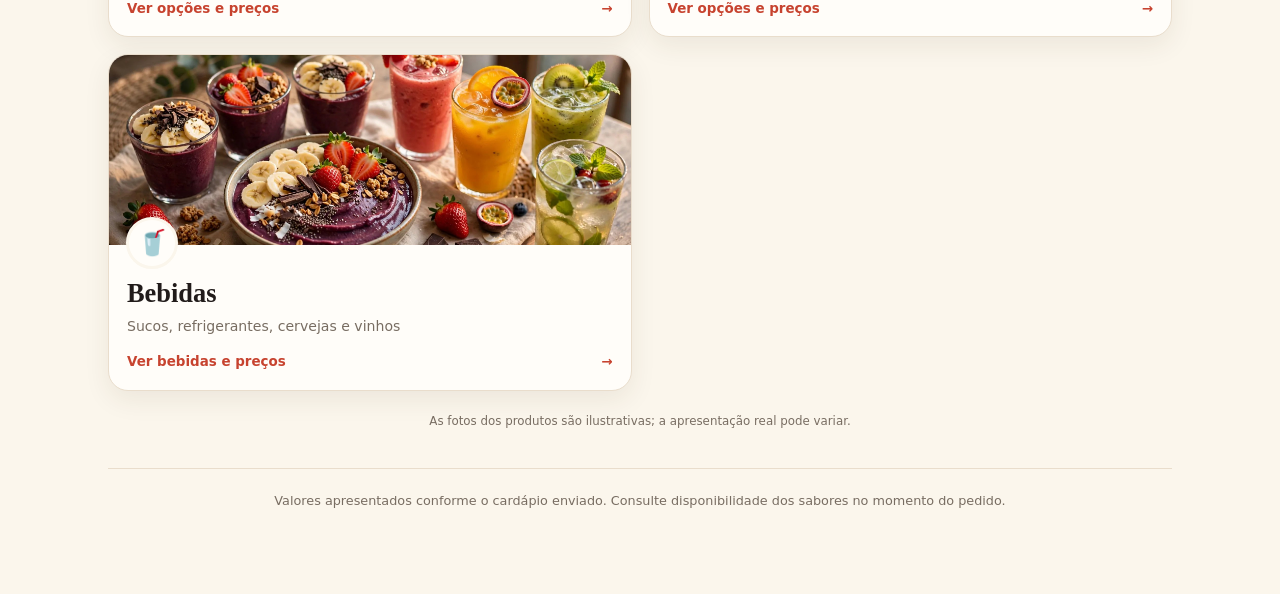
==== commit 39081ad8: "Prepara cardápio independente para GitHub Pages" ====
--- a/index.html
+++ b/index.html
@@ -5,19 +5,14 @@
   <meta name="viewport" content="width=device-width, initial-scale=1">
   <title>Moncef Gastronomia | Cardápio</title>
   <meta name="description" content="Conheça o cardápio Moncef Gastronomia: pizzas, esfihas, porções, açaí, bebidas e muito mais.">
-  <link rel="icon" type="image/png" href="/favicon.png">
   <meta property="og:type" content="website">
   <meta property="og:title" content="Moncef Gastronomia | Cardápio">
   <meta property="og:description" content="Pizzas, esfihas, porções, açaí e bebidas. Escolha seu próximo sabor favorito.">
-  <meta property="og:image" content="https://share.zapia.com/r9gai0xraaoi88cagagllk">
   <meta name="twitter:card" content="summary_large_image">
-  <meta name="twitter:image" content="https://share.zapia.com/r9gai0xraaoi88cagagllk">
-  <link rel="manifest" href="__ZAPIA_SITE_URL__/manifest.webmanifest">
   <meta name="theme-color" content="#211b1a">
   <meta name="apple-mobile-web-app-capable" content="yes">
   <meta name="apple-mobile-web-app-status-bar-style" content="default">
   <meta name="apple-mobile-web-app-title" content="Moncef Gastronomia">
-  <link rel="apple-touch-icon" href="__ZAPIA_SITE_URL__/apple-touch-icon.png">
   <style>
     :root{--ink:#211b1a;--paper:#fbf6ec;--cream:#f2e8d8;--tomato:#c7432f;--gold:#d49a42;--muted:#786d62;--line:#e9ddcc;--white:#fffdf9}
     *{box-sizing:border-box}
@@ -141,9 +136,9 @@
 </head>
 <body>
   <header class="hero">
-    <img class="hero-photo" src="https://share.zapia.com/r9gai0xraaoi88cagagllk" alt="Pizza da Moncef Gastronomia" loading="eager">
+    <img class="hero-photo" src="pizza.jpg" alt="Pizza da Moncef Gastronomia" loading="eager">
     <div class="hero-content">
-      <img class="brand-logo" src="https://share.zapia.com/mmh9nivb4c77kz05weoe60" alt="Logo Moncef Gastronomia">
+      <img class="brand-logo" src="logo.jpg" alt="Logo Moncef Gastronomia">
       <p class="eyebrow">Sabor que reúne</p>
       <h1>Moncef<br>Gastronomia<span class="spark">.</span></h1>
       <p>Pizzas, esfihas, porções, açaí e muito mais — preparados para transformar sua fome em momento especial.</p>
@@ -151,7 +146,7 @@
     </div>
   </header>
   <section class="top-contact" aria-label="Contato da Moncef Gastronomia">
-    <img class="top-facade" src="https://share.zapia.com/sozpaagkp5872ndccona3l" alt="Fachada da Moncef Gastronomia" loading="eager">
+    <img class="top-facade" src="fachada.jpg" alt="Fachada da Moncef Gastronomia" loading="eager">
     <div class="top-contact-copy"><strong>Moncef Gastronomia</strong><span>Poços de Caldas · MG</span><span class="top-phone">WhatsApp: +55 (35) 9154-3236</span></div>
     <div class="top-contact-links"><a class="top-whatsapp" href="https://wa.me/553591543236" target="_blank" rel="noopener noreferrer"><span aria-hidden="true">💬</span> WhatsApp</a><a class="top-instagram" href="https://www.instagram.com/moncef_gastronomia/" target="_blank" rel="noopener noreferrer"><span aria-hidden="true">📸</span> Instagram</a></div>
   </section>
@@ -163,11 +158,11 @@
         <p>Toque em uma categoria para ver todos os sabores e preços. Depois, volte aqui para escolher outra.</p>
       </div>
       <div class="category-grid" aria-label="Categorias do cardápio">
-        <a class="category-card" href="#pizzas"><img src="https://share.zapia.com/r9gai0xraaoi88cagagllk" alt="Pizza ilustrativa" loading="lazy"><span class="category-icon">🍕</span><span class="category-title">Pizzas</span><span class="category-desc">Tradicionais, especiais, doces e mais</span><span class="category-action">Ver sabores e preços <span aria-hidden="true">→</span></span></a>
-        <a class="category-card" href="#esfihas"><img src="https://share.zapia.com/u9wdjhsxbgvl32oz14fh7v" alt="Esfihas ilustrativas" loading="lazy"><span class="category-icon">🥟</span><span class="category-title">Esfihas</span><span class="category-desc">Tradicionais, gourmet, doces e combos</span><span class="category-action">Ver sabores e preços <span aria-hidden="true">→</span></span></a>
-        <a class="category-card" href="#porcoes"><img src="https://share.zapia.com/sm1wi8eg8ly88vxuzd0pk1" alt="Porções ilustrativas" loading="lazy"><span class="category-icon">🍟</span><span class="category-title">Porções</span><span class="category-desc">Batatas, petiscos e pratos para dividir</span><span class="category-action">Ver opções e preços <span aria-hidden="true">→</span></span></a>
-        <a class="category-card" href="#acai"><img src="https://share.zapia.com/mn3vns8cxxkc6eyi6py83n" alt="Açaí ilustrativo" loading="lazy"><span class="category-icon">🍧</span><span class="category-title">Açaí e vitaminas</span><span class="category-desc">Tamanhos, adicionais e vitaminas</span><span class="category-action">Ver opções e preços <span aria-hidden="true">→</span></span></a>
-        <a class="category-card" href="#bebidas"><img src="https://share.zapia.com/mn3vns8cxxkc6eyi6py83n" alt="Bebidas ilustrativas" loading="lazy"><span class="category-icon">🥤</span><span class="category-title">Bebidas</span><span class="category-desc">Sucos, refrigerantes, cervejas e vinhos</span><span class="category-action">Ver bebidas e preços <span aria-hidden="true">→</span></span></a>
+        <a class="category-card" href="#pizzas"><img src="pizza.jpg" alt="Pizza ilustrativa" loading="lazy"><span class="category-icon">🍕</span><span class="category-title">Pizzas</span><span class="category-desc">Tradicionais, especiais, doces e mais</span><span class="category-action">Ver sabores e preços <span aria-hidden="true">→</span></span></a>
+        <a class="category-card" href="#esfihas"><img src="esfihas.jpg" alt="Esfihas ilustrativas" loading="lazy"><span class="category-icon">🥟</span><span class="category-title">Esfihas</span><span class="category-desc">Tradicionais, gourmet, doces e combos</span><span class="category-action">Ver sabores e preços <span aria-hidden="true">→</span></span></a>
+        <a class="category-card" href="#porcoes"><img src="porcoes.jpg" alt="Porções ilustrativas" loading="lazy"><span class="category-icon">🍟</span><span class="category-title">Porções</span><span class="category-desc">Batatas, petiscos e pratos para dividir</span><span class="category-action">Ver opções e preços <span aria-hidden="true">→</span></span></a>
+        <a class="category-card" href="#acai"><img src="acai-bebidas.jpg" alt="Açaí ilustrativo" loading="lazy"><span class="category-icon">🍧</span><span class="category-title">Açaí e vitaminas</span><span class="category-desc">Tamanhos, adicionais e vitaminas</span><span class="category-action">Ver opções e preços <span aria-hidden="true">→</span></span></a>
+        <a class="category-card" href="#bebidas"><img src="acai-bebidas.jpg" alt="Bebidas ilustrativas" loading="lazy"><span class="category-icon">🥤</span><span class="category-title">Bebidas</span><span class="category-desc">Sucos, refrigerantes, cervejas e vinhos</span><span class="category-action">Ver bebidas e preços <span aria-hidden="true">→</span></span></a>
       </div>
       <p class="photo-disclaimer">As fotos dos produtos são ilustrativas; a apresentação real pode variar.</p>
     </section>
@@ -175,7 +170,7 @@
     <section class="section" id="pizzas">
       <a class="back-home" href="#inicio">← Voltar às categorias</a>
       <div class="section-heading"><div><div class="section-kicker">No capricho, do começo ao fim</div><h2>🍕 Pizzas</h2></div><div class="hint">4 ou 8 fatias · sabores salgados</div></div>
-      <figure class="category-shot"><img src="https://share.zapia.com/r9gai0xraaoi88cagagllk" alt="Pizza assada com calabresa, queijo e orégano" loading="lazy"><figcaption>Uma imagem ilustrativa para abrir o apetite</figcaption></figure>
+      <figure class="category-shot"><img src="pizza.jpg" alt="Pizza assada com calabresa, queijo e orégano" loading="lazy"><figcaption>Uma imagem ilustrativa para abrir o apetite</figcaption></figure>
       <div class="note">Todas as pizzas salgadas levam molho de tomate italiano, muçarela, orégano e azeitonas — exceto Calabresa Paulista.</div>
       <div class="grid three" style="margin-top:16px">
         <article class="card"><h3>Tradicionais</h3><p class="sub">4 fatias · R$ 42 &nbsp;|&nbsp; 8 fatias · R$ 68</p><ul class="items">
@@ -254,7 +249,7 @@
     <section class="section" id="esfihas">
       <a class="back-home" href="#inicio">← Voltar às categorias</a>
       <div class="section-heading"><div><div class="section-kicker">Assadas e recheadas</div><h2>🥟 Esfihas</h2></div><div class="hint">Tradicionais R$ 8 · Gourmet R$ 10 cada</div></div>
-      <figure class="category-shot"><img src="https://share.zapia.com/u9wdjhsxbgvl32oz14fh7v" alt="Esfihas assadas salgadas e doces" loading="lazy"><figcaption>Esfihas ilustrativas</figcaption></figure>
+      <figure class="category-shot"><img src="esfihas.jpg" alt="Esfihas assadas salgadas e doces" loading="lazy"><figcaption>Esfihas ilustrativas</figcaption></figure>
       <div class="grid">
         <article class="card"><h3>Tradicionais</h3><p class="sub">R$ 8 cada</p><div class="flavor-list"><ul class="items">
           <li><span class="name">Azeitonas pretas</span><span class="desc">Muçarela</span></li><li><span class="name">Bacon</span><span class="desc">Muçarela</span></li><li><span class="name">Brócolis</span><span class="desc">Requeijão e bacon</span></li><li><span class="name">Calabresa ralada</span><span class="desc">Cebola e tomate picados</span></li><li><span class="name">Calabresa ralada</span><span class="desc">Requeijão</span></li><li><span class="name">Calabresa ralada</span><span class="desc">Cheddar</span></li><li><span class="name">Calabresa ralada</span><span class="desc">Cream cheese</span></li><li><span class="name">Carne</span><span class="desc">Cebola e tomate picados</span></li>
@@ -274,7 +269,7 @@
     <section class="section" id="porcoes">
       <a class="back-home" href="#inicio">← Voltar às categorias</a>
       <div class="section-heading"><div><div class="section-kicker">Pra compartilhar e beliscar</div><h2>🍟 Porções</h2></div></div>
-      <figure class="category-shot"><img src="https://share.zapia.com/sm1wi8eg8ly88vxuzd0pk1" alt="Porções de batata frita, frango e acompanhamentos" loading="lazy"><figcaption>Porções ilustrativas</figcaption></figure>
+      <figure class="category-shot"><img src="porcoes.jpg" alt="Porções de batata frita, frango e acompanhamentos" loading="lazy"><figcaption>Porções ilustrativas</figcaption></figure>
       <div class="grid three">
         <article class="card"><h3>Batata recheada</h3><p class="sub">450 g · R$ 33 &nbsp;|&nbsp; 680 g · R$ 50</p><ul class="items">
           <li><span class="name">4 Queijos</span><span class="desc">Catupiry, muçarela, parmesão e provolone</span></li><li><span class="name">Bolonhesa</span><span class="desc">Bolonhesa, muçarela e bacon</span></li><li><span class="name">Costela</span><span class="desc">Costela, muçarela, cheddar e bacon</span></li><li><span class="name">Carne seca</span><span class="desc">Carne seca, muçarela, catupiry e bacon</span></li><li><span class="name">Frango</span><span class="desc">Frango, muçarela, catupiry e milho</span></li><li><span class="name">Estrogonofe de carne ou frango</span><span class="desc">Estrogonofe, muçarela, bacon e batata palha</span></li>
@@ -292,7 +287,7 @@
     <section class="section" id="acai">
       <a class="back-home" href="#inicio">← Voltar às categorias</a>
       <div class="section-heading"><div><div class="section-kicker">Monte do seu jeito</div><h2>🍧 Açaí</h2></div><div class="hint">Açaí · cupuaçu · mesclado</div></div>
-      <figure class="category-shot"><img src="https://share.zapia.com/mn3vns8cxxkc6eyi6py83n" alt="Açaí e bebidas com frutas" loading="lazy"><figcaption>Açaí e bebidas ilustrativos</figcaption></figure>
+      <figure class="category-shot"><img src="acai-bebidas.jpg" alt="Açaí e bebidas com frutas" loading="lazy"><figcaption>Açaí e bebidas ilustrativos</figcaption></figure>
       <div class="grid">
         <article class="card"><h3>Tamanhos</h3><table class="price-table"><thead><tr><th>Volume</th><th>Preço</th></tr></thead><tbody><tr><td>200 ml</td><td>R$ 10</td></tr><tr><td>300 ml</td><td>R$ 12</td></tr><tr><td>500 ml</td><td>R$ 17</td></tr><tr><td>700 ml</td><td>R$ 20</td></tr><tr><td>1 litro</td><td>R$ 40</td></tr></tbody></table><p class="sub" style="margin-top:13px">Escolha açaí, cupuaçu ou mesclado.</p></article>
         <article class="card"><h3>Adicionais</h3><div class="extras-grid">
@@ -308,7 +303,7 @@
     <section class="section" id="bebidas">
       <a class="back-home" href="#inicio">← Voltar às categorias</a>
       <div class="section-heading"><div><div class="section-kicker">Pra acompanhar</div><h2>🥤 Bebidas</h2></div></div>
-      <figure class="category-shot"><img src="https://share.zapia.com/mn3vns8cxxkc6eyi6py83n" alt="Sucos e bebidas geladas" loading="lazy"><figcaption>Imagem ilustrativa de bebidas</figcaption></figure>
+      <figure class="category-shot"><img src="acai-bebidas.jpg" alt="Sucos e bebidas geladas" loading="lazy"><figcaption>Imagem ilustrativa de bebidas</figcaption></figure>
       <div class="grid three">
         <article class="card"><h3>Refrigerantes</h3><ul class="items"><li><div class="item-top"><span class="name">Coca-Cola · 2 L</span><span class="price">R$ 15</span></div></li><li><div class="item-top"><span class="name">Fanta · 2 L</span><span class="price">R$ 12</span></div></li><li><div class="item-top"><span class="name">Sprite · 2 L</span><span class="price">R$ 12</span></div></li><li><div class="item-top"><span class="name">Gebel · 2 L</span><span class="price">R$ 10</span></div></li><li><div class="item-top"><span class="name">Coca-Cola · 600 ml</span><span class="price">R$ 10</span></div></li><li><div class="item-top"><span class="name">Coca-Cola · 350 ml</span><span class="price">R$ 7</span></div></li></ul><h3 style="margin-top:22px">Águas</h3><ul class="items"><li><div class="item-top"><span class="name">Com gás</span><span class="price">R$ 4</span></div></li><li><div class="item-top"><span class="name">Sem gás</span><span class="price">R$ 4</span></div></li></ul></article>
         <article class="card"><h3>Sucos</h3><ul class="items"><li><div class="item-top"><span class="name">Abacaxi · 300 ml</span><span class="price">R$ 10</span></div></li><li><div class="item-top"><span class="name">Abacaxi com hortelã · 300 ml</span><span class="price">R$ 10</span></div></li><li><div class="item-top"><span class="name">Laranja · 300 ml</span><span class="price">R$ 10</span></div></li><li><div class="item-top"><span class="name">Limão · 300 ml</span><span class="price">R$ 10</span></div></li><li><div class="item-top"><span class="name">Maracujá · 300 ml</span><span class="price">R$ 10</span></div></li><li><div class="item-top"><span class="name">Morango · 300 ml</span><span class="price">R$ 10</span></div></li><li><div class="item-top"><span class="name">Del Valle · 1 L</span><span class="price">R$ 12</span></div></li><li><div class="item-top"><span class="name">Del Valle · 296 ml</span><span class="price">R$ 7</span></div></li></ul></article>
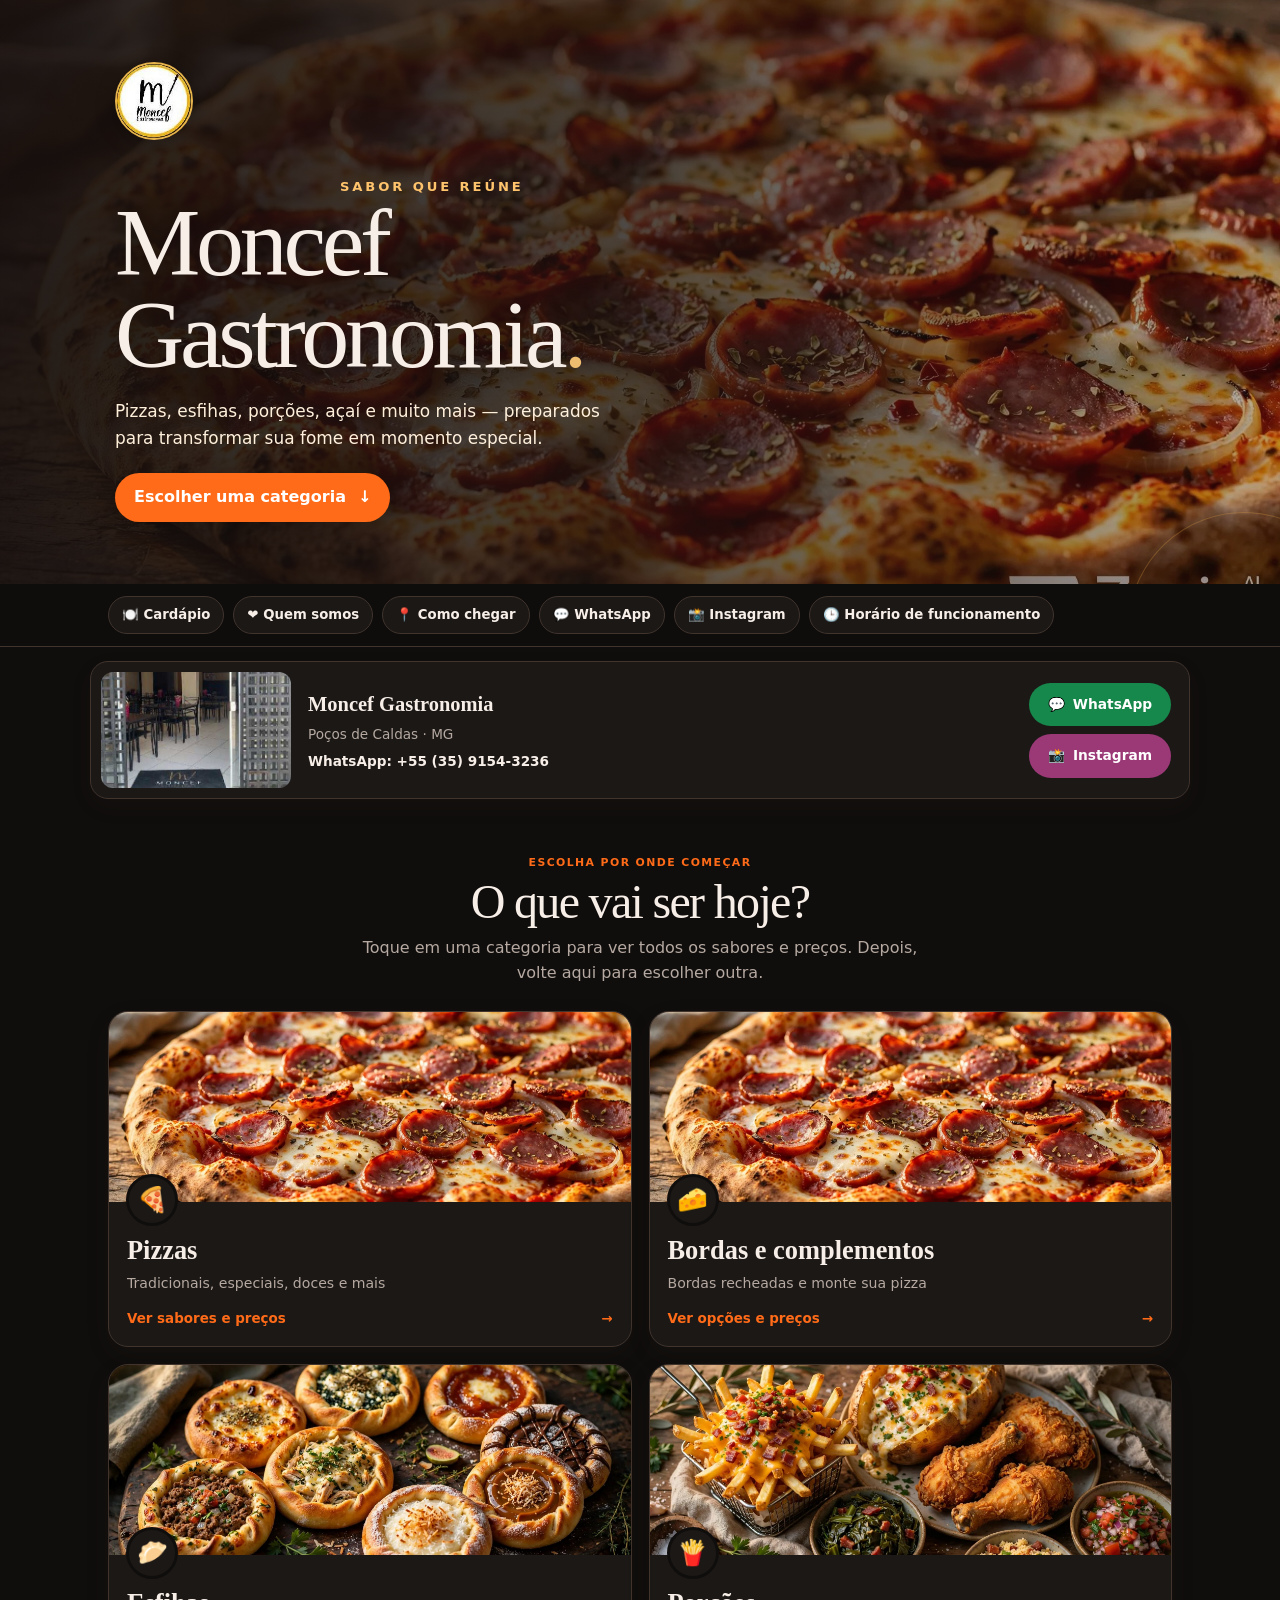
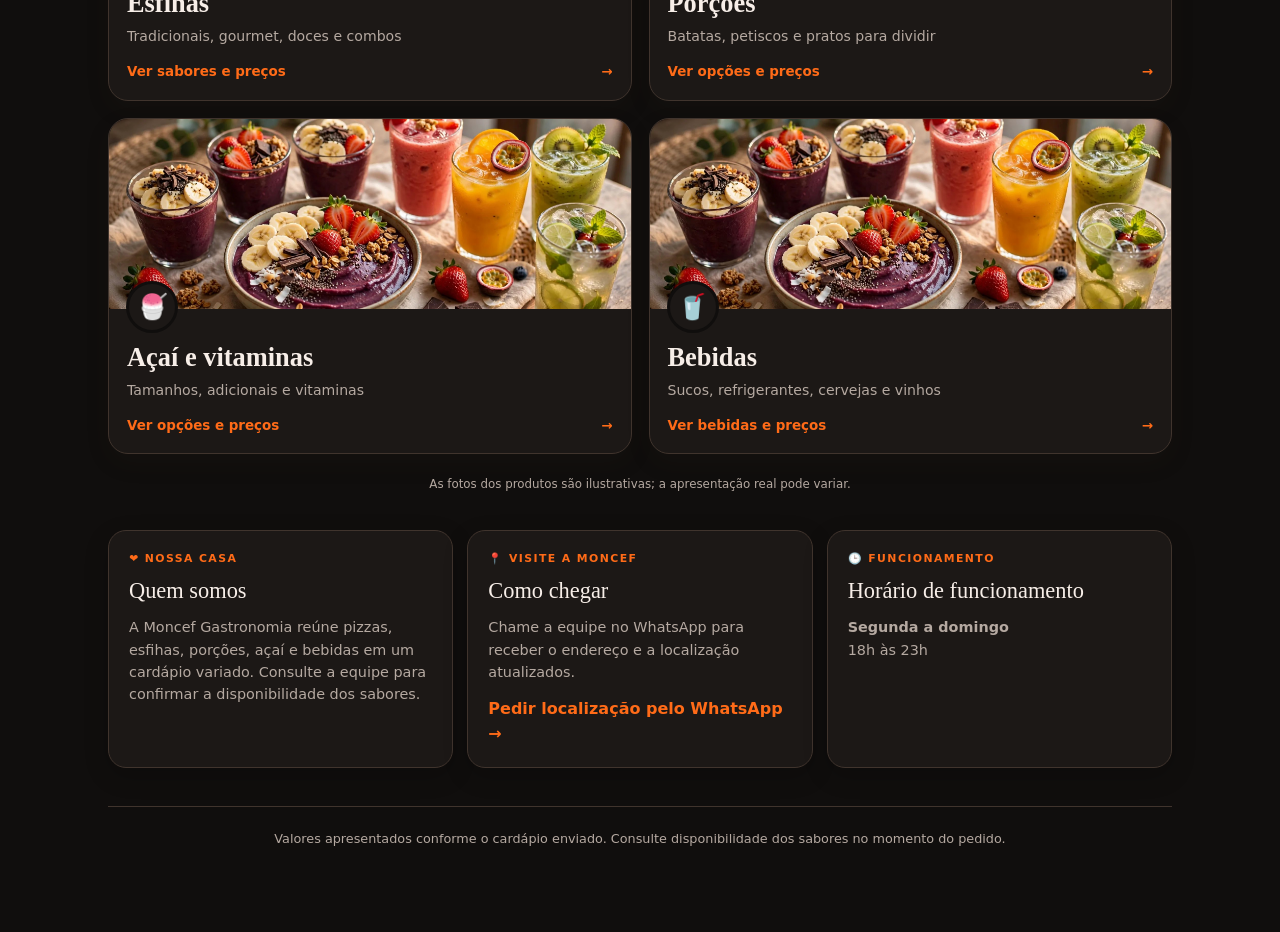
==== commit 1174b55d: "Cria página inicial e exibe bordas e horário" ====
--- a/index.html
+++ b/index.html
@@ -14,21 +14,21 @@
   <meta name="apple-mobile-web-app-status-bar-style" content="default">
   <meta name="apple-mobile-web-app-title" content="Moncef Gastronomia">
   <style>
-    :root{--ink:#211b1a;--paper:#fbf6ec;--cream:#f2e8d8;--tomato:#c7432f;--gold:#d49a42;--muted:#786d62;--line:#e9ddcc;--white:#fffdf9}
+    :root{--ink:#f7eee8;--paper:#100e0d;--cream:#1b1715;--tomato:#ff6b18;--gold:#ff9b56;--muted:#b5a9a1;--line:#40342d;--white:#1c1816}
     *{box-sizing:border-box}
     html{scroll-behavior:smooth;scroll-padding-top:90px}
     body{margin:0;background:var(--paper);color:var(--ink);font-family:Inter,ui-sans-serif,system-ui,-apple-system,BlinkMacSystemFont,"Segoe UI",sans-serif;line-height:1.55}
-    .hero{position:relative;overflow:hidden;background:var(--ink);color:var(--paper);padding:56px 20px 48px;text-align:center}
+    .hero{position:relative;overflow:hidden;background:#171311;color:var(--ink);padding:56px 20px 48px;text-align:center}
     .hero:before,.hero:after{content:"";position:absolute;border:1px solid rgba(212,154,66,.3);border-radius:50%;width:310px;height:310px;top:-205px;left:-100px;transform:rotate(25deg)}
     .hero:after{width:230px;height:230px;left:auto;right:-80px;top:auto;bottom:-160px}
     .eyebrow{color:#efbd70;text-transform:uppercase;font-size:.72rem;font-weight:800;letter-spacing:.2em;margin:0 0 12px}
     h1{font-family:Georgia,"Times New Roman",serif;font-size:clamp(2.8rem,8vw,5rem);font-weight:500;letter-spacing:-.045em;line-height:.98;margin:0}
     .hero p{max-width:600px;margin:17px auto 0;color:#e4d8c7;font-size:1rem}
     .hero .spark{color:#efbd70}
-    .nav-wrap{position:sticky;top:0;z-index:5;background:rgba(251,246,236,.96);border-bottom:1px solid var(--line);backdrop-filter:blur(12px)}
+    .nav-wrap{position:sticky;top:0;z-index:5;background:rgba(16,14,13,.96);border-bottom:1px solid var(--line);backdrop-filter:blur(12px)}
     nav{max-width:1100px;margin:auto;display:flex;gap:9px;overflow-x:auto;padding:12px 18px;scrollbar-width:thin}
     nav a{flex:0 0 auto;text-decoration:none;color:var(--ink);font-size:.83rem;font-weight:750;padding:8px 13px;border:1px solid var(--line);border-radius:999px;background:var(--white)}
-    nav a:hover{background:var(--ink);color:var(--paper);border-color:var(--ink)}
+    nav a:hover{background:var(--tomato);color:#fff;border-color:var(--tomato)}
     main{max-width:1100px;margin:0 auto;padding:34px 18px 70px}
     .intro{text-align:center;color:var(--muted);font-size:.94rem;margin:0 auto 34px;max-width:670px}
     .section{margin:32px 0 52px;scroll-margin-top:82px}
@@ -48,12 +48,12 @@
     .name{font-weight:800;font-size:.94rem;line-height:1.28}
     .price{white-space:nowrap;font-weight:850;color:var(--tomato);font-size:.94rem}
     .desc{display:block;color:var(--muted);font-size:.81rem;line-height:1.35;margin-top:3px}
-    .pill{display:inline-block;background:#f8ead2;color:#755222;font-size:.72rem;font-weight:800;border-radius:999px;padding:5px 9px;margin:0 5px 6px 0}
+    .pill{display:inline-block;background:#33251a;color:#ffbd82;font-size:.72rem;font-weight:800;border-radius:999px;padding:5px 9px;margin:0 5px 6px 0}
     .price-table{width:100%;border-collapse:collapse;font-size:.89rem;margin-top:9px}
     .price-table th{text-align:left;color:var(--muted);font-size:.72rem;text-transform:uppercase;letter-spacing:.08em;padding:7px 4px;border-bottom:1px solid var(--line)}
     .price-table td{padding:9px 4px;border-bottom:1px dashed var(--line)}
     .price-table td:not(:first-child){text-align:right;font-weight:800;color:var(--tomato);white-space:nowrap}
-    .note{background:#f4e9d9;border-left:4px solid var(--gold);border-radius:0 12px 12px 0;padding:13px 15px;color:#665544;font-size:.83rem;margin-top:15px}
+    .note{background:#251b15;border-left:4px solid var(--gold);border-radius:0 12px 12px 0;padding:13px 15px;color:#f0d4bf;font-size:.83rem;margin-top:15px}
     .flavor-list{display:grid;grid-template-columns:1fr 1fr;gap:0 18px}
     .flavor-list .items li{font-size:.88rem}
     .extras-grid{display:grid;grid-template-columns:repeat(3,minmax(0,1fr));gap:15px}
@@ -93,9 +93,15 @@
     .category-title{font-family:Georgia,"Times New Roman",serif;font-size:1.65rem;font-weight:700;margin:28px 18px 2px}
     .category-desc{color:var(--muted);font-size:.88rem;margin:0 18px 14px}
     .category-action{margin:auto 18px 17px;color:var(--tomato);font-weight:850;font-size:.84rem;display:flex;justify-content:space-between;align-items:center}
+    .info-grid{display:grid;grid-template-columns:repeat(3,minmax(0,1fr));gap:14px;margin-top:36px}
+    .info-card{scroll-margin-top:90px;background:var(--white);border:1px solid var(--line);border-radius:18px;padding:20px;box-shadow:0 8px 24px rgba(0,0,0,.2)}
+    .info-card h3{font-family:Georgia,"Times New Roman",serif;font-weight:500;font-size:1.4rem;margin:0 0 8px}
+    .info-card p{color:var(--muted);font-size:.9rem;margin:0 0 10px}
+    .info-link{display:inline-block;margin-top:4px;color:var(--tomato);font-weight:850;text-decoration:none}
+    .info-link:hover{text-decoration:underline}
     .photo-disclaimer{text-align:center;color:var(--muted);font-size:.74rem;margin:21px auto 0}
     .back-home{display:inline-flex;align-items:center;gap:8px;margin:0 0 18px;padding:10px 15px;border-radius:999px;border:1px solid var(--line);background:var(--white);color:var(--ink);font-weight:800;text-decoration:none;font-size:.88rem}
-    .back-home:hover{background:var(--ink);color:var(--paper)}
+    .back-home:hover{background:var(--tomato);border-color:var(--tomato);color:#fff}
     main .section{display:none}
     main:has(.section:target) .section:target{display:block}
     main:has(.section:target) .home-screen{display:none}
@@ -103,8 +109,8 @@
     @media(max-width:560px){.hero{min-height:355px}.category-grid{grid-template-columns:1fr;gap:14px}.category-card{min-height:290px}.category-card>img{height:175px}.category-icon{top:147px}.category-title{font-size:1.55rem}.home-screen{margin-bottom:30px}}
     .brand-logo{width:78px;height:78px;object-fit:cover;border:2px solid #e8b54d;border-radius:50%;box-shadow:0 5px 20px rgba(0,0,0,.25);margin-bottom:12px}
     .hero-buttons{display:flex;flex-wrap:wrap;gap:10px}
-    .hero-cta-light{background:#f2e8d8;color:var(--ink)}
-    .hero-cta-light:hover{background:#fff7e9;color:var(--ink)}
+    .hero-cta-light{background:#2b221d;color:#fff2e8}
+    .hero-cta-light:hover{background:#3b2b22;color:#fff}
     .store-panel{display:grid;grid-template-columns:1.05fr .95fr;overflow:hidden;margin:24px 0 0;background:var(--white);border:1px solid var(--line);border-radius:22px;box-shadow:0 10px 28px rgba(69,45,26,.08)}
     .store-panel figure{margin:0;min-height:280px;position:relative}
     .store-panel figure img{display:block;width:100%;height:100%;min-height:280px;object-fit:cover;object-position:center 72%}
@@ -118,7 +124,7 @@
     .contact-number{color:var(--ink)!important}
     .contact-actions{display:flex;flex-wrap:wrap;gap:9px;margin-top:6px}
     .contact-actions a{display:inline-flex;text-decoration:none;background:var(--tomato);color:#fff;font-weight:800;font-size:.82rem;padding:10px 13px;border-radius:999px}
-    .contact-actions a:last-child{background:var(--ink)}
+    .contact-actions a:last-child{background:#2b221d}
     .contact-actions a:hover{filter:brightness(1.12)}
     @media(max-width:620px){.store-panel{grid-template-columns:1fr}.store-panel figure,.store-panel figure img{min-height:220px;height:250px}.store-details{padding:21px}.hero-buttons{gap:8px}.hero-cta{font-size:.86rem;padding:11px 14px}}
     .top-contact{max-width:1100px;margin:14px auto 22px;padding:10px;display:grid;grid-template-columns:190px 1fr auto;align-items:center;gap:17px;background:var(--white);border:1px solid var(--line);border-radius:18px;box-shadow:0 8px 22px rgba(69,45,26,.07)}
@@ -145,6 +151,14 @@
       <div class="hero-buttons"><a class="hero-cta" href="#categorias">Escolher uma categoria <span aria-hidden="true">↓</span></a></div>
     </div>
   </header>
+  <div class="nav-wrap"><nav aria-label="Atalhos principais">
+    <a href="#categorias">🍽️ Cardápio</a>
+    <a href="#quem-somos">❤️ Quem somos</a>
+    <a href="#como-chegar">📍 Como chegar</a>
+    <a href="https://wa.me/553591543236" target="_blank" rel="noopener noreferrer">💬 WhatsApp</a>
+    <a href="https://www.instagram.com/moncef_gastronomia/" target="_blank" rel="noopener noreferrer">📸 Instagram</a>
+    <a href="#horarios">🕒 Horário de funcionamento</a>
+  </nav></div>
   <section class="top-contact" aria-label="Contato da Moncef Gastronomia">
     <img class="top-facade" src="fachada.jpg" alt="Fachada da Moncef Gastronomia" loading="eager">
     <div class="top-contact-copy"><strong>Moncef Gastronomia</strong><span>Poços de Caldas · MG</span><span class="top-phone">WhatsApp: +55 (35) 9154-3236</span></div>
@@ -159,12 +173,18 @@
       </div>
       <div class="category-grid" aria-label="Categorias do cardápio">
         <a class="category-card" href="#pizzas"><img src="pizza.jpg" alt="Pizza ilustrativa" loading="lazy"><span class="category-icon">🍕</span><span class="category-title">Pizzas</span><span class="category-desc">Tradicionais, especiais, doces e mais</span><span class="category-action">Ver sabores e preços <span aria-hidden="true">→</span></span></a>
+        <a class="category-card" href="#bordas-complementos"><img src="pizza.jpg" alt="Pizza com borda recheada ilustrativa" loading="lazy"><span class="category-icon">🧀</span><span class="category-title">Bordas e complementos</span><span class="category-desc">Bordas recheadas e monte sua pizza</span><span class="category-action">Ver opções e preços <span aria-hidden="true">→</span></span></a>
         <a class="category-card" href="#esfihas"><img src="esfihas.jpg" alt="Esfihas ilustrativas" loading="lazy"><span class="category-icon">🥟</span><span class="category-title">Esfihas</span><span class="category-desc">Tradicionais, gourmet, doces e combos</span><span class="category-action">Ver sabores e preços <span aria-hidden="true">→</span></span></a>
         <a class="category-card" href="#porcoes"><img src="porcoes.jpg" alt="Porções ilustrativas" loading="lazy"><span class="category-icon">🍟</span><span class="category-title">Porções</span><span class="category-desc">Batatas, petiscos e pratos para dividir</span><span class="category-action">Ver opções e preços <span aria-hidden="true">→</span></span></a>
         <a class="category-card" href="#acai"><img src="acai-bebidas.jpg" alt="Açaí ilustrativo" loading="lazy"><span class="category-icon">🍧</span><span class="category-title">Açaí e vitaminas</span><span class="category-desc">Tamanhos, adicionais e vitaminas</span><span class="category-action">Ver opções e preços <span aria-hidden="true">→</span></span></a>
         <a class="category-card" href="#bebidas"><img src="acai-bebidas.jpg" alt="Bebidas ilustrativas" loading="lazy"><span class="category-icon">🥤</span><span class="category-title">Bebidas</span><span class="category-desc">Sucos, refrigerantes, cervejas e vinhos</span><span class="category-action">Ver bebidas e preços <span aria-hidden="true">→</span></span></a>
       </div>
       <p class="photo-disclaimer">As fotos dos produtos são ilustrativas; a apresentação real pode variar.</p>
+      <div class="info-grid" aria-label="Informações da Moncef Gastronomia">
+        <article class="info-card" id="quem-somos"><div class="section-kicker">❤️ Nossa casa</div><h3>Quem somos</h3><p>A Moncef Gastronomia reúne pizzas, esfihas, porções, açaí e bebidas em um cardápio variado. Consulte a equipe para confirmar a disponibilidade dos sabores.</p></article>
+        <article class="info-card" id="como-chegar"><div class="section-kicker">📍 Visite a Moncef</div><h3>Como chegar</h3><p>Chame a equipe no WhatsApp para receber o endereço e a localização atualizados.</p><a class="info-link" href="https://wa.me/553591543236" target="_blank" rel="noopener noreferrer">Pedir localização pelo WhatsApp →</a></article>
+        <article class="info-card" id="horarios"><div class="section-kicker">🕒 Funcionamento</div><h3>Horário de funcionamento</h3><p><strong>Segunda a domingo</strong><br>18h às 23h</p></article>
+      </div>
     </section>
 
     <section class="section" id="pizzas">
@@ -241,9 +261,20 @@
           <li><span class="name">Tentação</span><span class="price">R$ 48 / 80</span><span class="desc">Creme de leite, chocolate ao leite, morango e calda de morango</span></li>
           <li><span class="name">Uva ao Chocolate</span><span class="price">R$ 48 / 80</span><span class="desc">Creme de leite, uva, chocolate ao leite e chocolate branco</span></li>
         </ul></article>
-        <article class="card"><h3>Monte sua pizza</h3><p class="sub">4 fatias · R$ 48 &nbsp;|&nbsp; 8 fatias · R$ 80</p><p>Molho de tomate italiano, muçarela, orégano, azeitonas e mais <strong>5 ingredientes à sua escolha</strong>.</p><h3 style="margin-top:22px">Calzones</h3><p class="sub">Doces ou salgados · escolha entre os sabores de pizza</p><table class="price-table"><tbody><tr><td>Pequeno</td><td>R$ 40</td></tr><tr><td>Grande</td><td>R$ 50</td></tr></tbody></table><h3 style="margin-top:22px">Bordas recheadas</h3><p class="sub">Catupiry · cheddar · chocolate · cream cheese</p><table class="price-table"><thead><tr><th>Tamanho da pizza</th><th>Valor da borda</th></tr></thead><tbody><tr><td>4 fatias</td><td>R$ 9</td></tr><tr><td>8 fatias</td><td>R$ 16</td></tr></tbody></table></article>
-      </div>
-      <a class="back-home back-home-bottom" href="#inicio">← Voltar às categorias</a>
+
+      </div>
+      <a class="back-home back-home-bottom" href="#inicio">← Voltar às categorias</a>
+    </section>
+
+    <section class="section" id="bordas-complementos">
+      <a class="back-home" href="#inicio">← Voltar à página inicial</a>
+      <div class="section-heading"><div><div class="section-kicker">Depois das pizzas</div><h2>🧀 Bordas e complementos</h2></div><div class="hint">Escolha opções para completar seu pedido</div></div>
+      <div class="grid three">
+        <article class="card"><h3>Bordas recheadas</h3><p class="sub">Catupiry · cheddar · chocolate · cream cheese</p><table class="price-table"><thead><tr><th>Tamanho da pizza</th><th>Valor da borda</th></tr></thead><tbody><tr><td>4 fatias</td><td>R$ 9</td></tr><tr><td>8 fatias</td><td>R$ 16</td></tr></tbody></table></article>
+        <article class="card"><h3>Monte sua pizza</h3><p class="sub">4 fatias · R$ 48 &nbsp;|&nbsp; 8 fatias · R$ 80</p><p>Molho de tomate italiano, muçarela, orégano, azeitonas e mais <strong>5 ingredientes à sua escolha</strong>.</p></article>
+        <article class="card"><h3>Calzones</h3><p class="sub">Doces ou salgados · escolha entre os sabores de pizza</p><table class="price-table"><tbody><tr><td>Pequeno</td><td>R$ 40</td></tr><tr><td>Grande</td><td>R$ 50</td></tr></tbody></table></article>
+      </div>
+      <a class="back-home back-home-bottom" href="#inicio">← Voltar à página inicial</a>
     </section>
 
     <section class="section" id="esfihas">
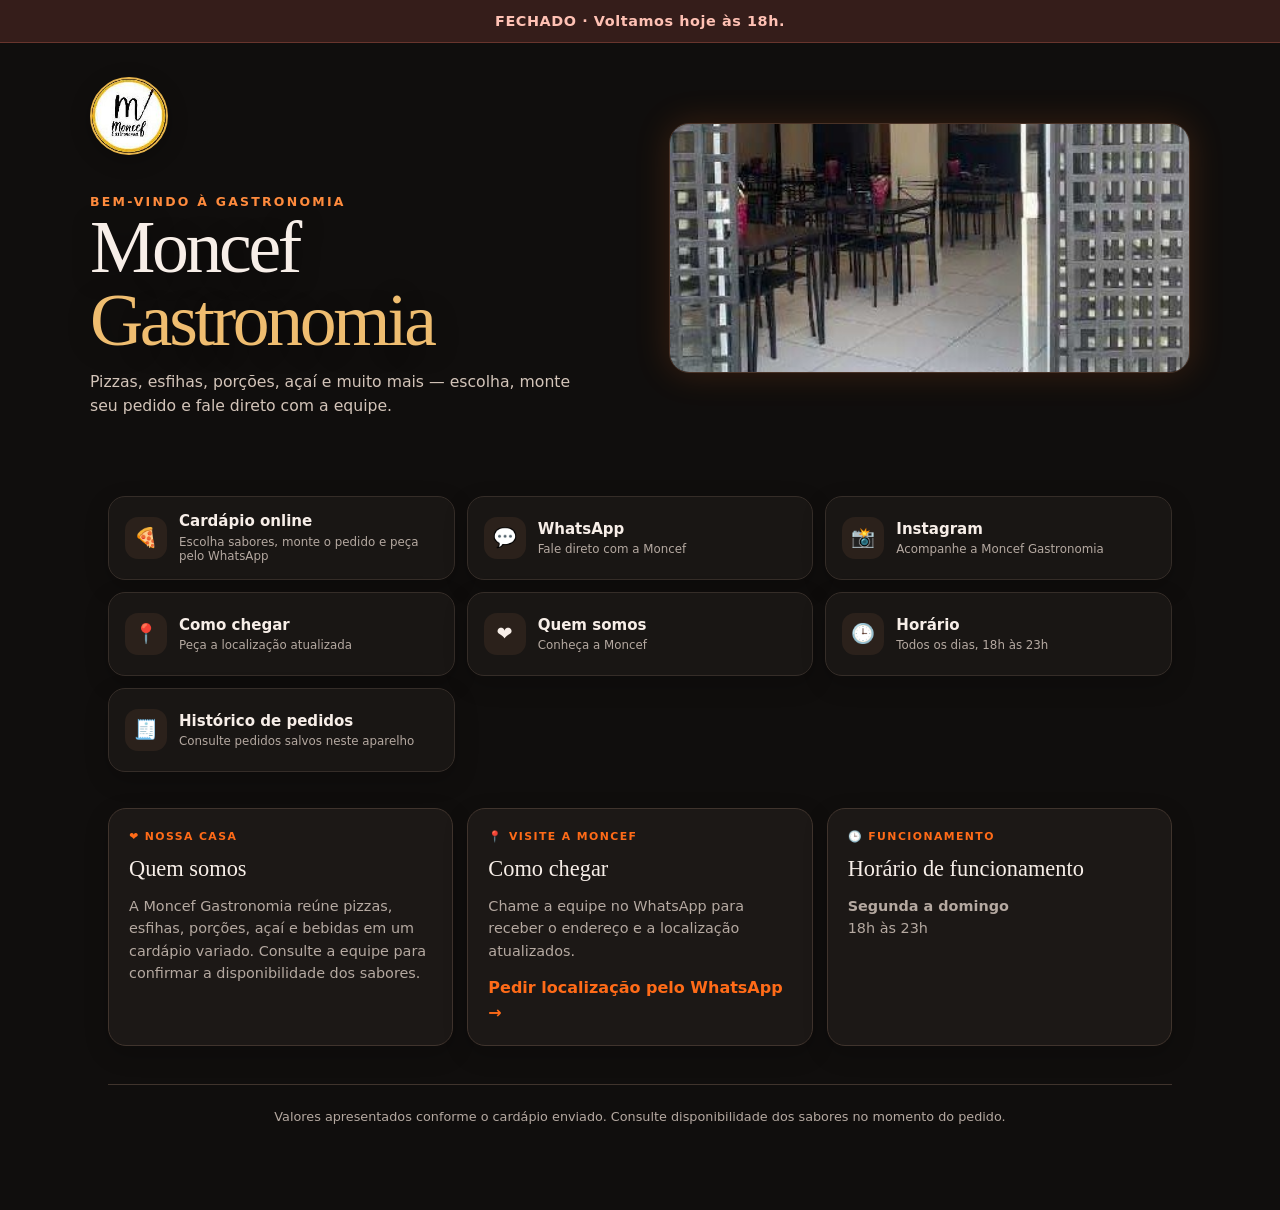
==== commit 2152164e: "Atualiza homepage e fluxo do delivery Aproxima a página inicial da referência Dom Juan, direciona Ca" ====
--- a/index.html
+++ b/index.html
@@ -138,48 +138,51 @@
     .top-whatsapp{background:#16884c}.top-instagram{background:#9b3977}
     .top-contact-links a:hover{filter:brightness(1.08)}
     @media(max-width:650px){.top-contact{margin:10px 12px 18px;grid-template-columns:96px 1fr;gap:10px;padding:9px}.top-facade{width:96px;height:96px}.top-contact-copy strong{font-size:1.05rem}.top-contact-copy span{font-size:.78rem}.top-contact-links{grid-column:1/-1;flex-direction:row;padding:0;gap:8px}.top-contact-links a{flex:1;min-width:0;padding:10px 8px;font-size:.83rem}}
+    /* Página inicial inspirada na Dom Juan, adaptada à Moncef */
+    .store-status{padding:10px 14px;text-align:center;font-size:.9rem;font-weight:900;letter-spacing:.04em}
+    .store-status.is-open{background:#173322;color:#bdeacb;border-bottom:1px solid #245d36}
+    .store-status.is-closed{background:#351d1a;color:#ffc1b4;border-bottom:1px solid #68352d}
+    .hero{min-height:0;display:grid;grid-template-columns:1fr minmax(280px,.95fr);align-items:center;gap:30px;text-align:left;padding:34px max(20px,calc((100% - 1100px)/2));background:#100e0d;color:#f7eee8}
+    .hero:before,.hero:after{display:none}
+    .hero-photo{position:static;inset:auto;width:100%;height:250px;object-fit:cover;object-position:center 65%;border:1px solid #493226;border-radius:20px;opacity:1;box-shadow:0 0 34px #e96a1830}
+    .hero-content{width:100%;max-width:540px;margin:0}
+    .hero .eyebrow{font-size:.78rem;color:#ff8b3d;letter-spacing:.18em}
+    .hero h1{font-size:clamp(2.6rem,6vw,4.6rem);line-height:.98}
+    .hero-content>p:not(.eyebrow){color:#d3c4b9;margin:14px 0 0;font-size:.98rem}
+    .main-shortcuts{display:grid;grid-template-columns:repeat(3,minmax(0,1fr));gap:12px;margin:10px 0 34px}
+    .main-shortcut{display:flex;align-items:center;gap:12px;min-height:84px;padding:15px 16px;background:#191614;color:var(--ink);border:1px solid #352d28;border-radius:17px;text-decoration:none;box-shadow:0 8px 24px #0003;transition:border-color .18s,transform .18s,background .18s}
+    .main-shortcut:hover{border-color:var(--tomato);background:#211812;transform:translateY(-2px)}
+    .main-shortcut-icon{flex:0 0 42px;width:42px;height:42px;display:grid;place-items:center;border-radius:13px;background:#2b211b;font-size:1.2rem}
+    .main-shortcut strong{display:block;font-size:.94rem;line-height:1.2}
+    .main-shortcut small{display:block;color:var(--muted);font-size:.74rem;line-height:1.25;margin-top:4px}
+    .home-screen>.home-intro,.home-screen>.category-grid,.home-screen>.photo-disclaimer{display:none}
+    .info-card{box-shadow:0 8px 24px #0003}
+    @media(max-width:740px){.hero{grid-template-columns:1fr 1fr;gap:18px;padding:28px 20px}.hero-photo{height:210px}.main-shortcuts{grid-template-columns:repeat(2,minmax(0,1fr))}.info-grid{grid-template-columns:1fr 1fr}}
+    @media(max-width:560px){.hero{grid-template-columns:1fr 1fr;gap:12px;padding:24px 14px}.hero-photo{height:155px;border-radius:15px}.hero-content .brand-logo{width:54px;height:54px;margin-bottom:7px}.hero .eyebrow{font-size:.64rem;letter-spacing:.12em;margin-bottom:8px}.hero h1{font-size:clamp(1.75rem,8vw,2.4rem);line-height:1}.hero-content>p:not(.eyebrow){font-size:.77rem;line-height:1.35;margin-top:9px}.main-shortcuts{grid-template-columns:repeat(2,minmax(0,1fr));gap:9px;margin:14px 0 26px}.main-shortcut{min-height:77px;padding:11px 9px;gap:9px;border-radius:14px}.main-shortcut-icon{flex-basis:34px;width:34px;height:34px;font-size:1rem}.main-shortcut strong{font-size:.82rem}.main-shortcut small{font-size:.68rem}.info-grid{grid-template-columns:1fr}.home-screen{margin-bottom:24px}}
   </style>
 </head>
 <body>
+  <div id="storeStatusBanner" class="store-status is-closed" role="status">Carregando horário...</div>
   <header class="hero">
-    <img class="hero-photo" src="pizza.jpg" alt="Pizza da Moncef Gastronomia" loading="eager">
     <div class="hero-content">
       <img class="brand-logo" src="logo.jpg" alt="Logo Moncef Gastronomia">
-      <p class="eyebrow">Sabor que reúne</p>
-      <h1>Moncef<br>Gastronomia<span class="spark">.</span></h1>
-      <p>Pizzas, esfihas, porções, açaí e muito mais — preparados para transformar sua fome em momento especial.</p>
-      <div class="hero-buttons"><a class="hero-cta" href="#categorias">Escolher uma categoria <span aria-hidden="true">↓</span></a></div>
+      <p class="eyebrow">BEM-VINDO À GASTRONOMIA</p>
+      <h1>Moncef<br><span class="spark">Gastronomia</span></h1>
+      <p>Pizzas, esfihas, porções, açaí e muito mais — escolha, monte seu pedido e fale direto com a equipe.</p>
     </div>
+    <img class="hero-photo" src="fachada.jpg" alt="Fachada da Moncef Gastronomia" loading="eager">
   </header>
-  <div class="nav-wrap"><nav aria-label="Atalhos principais">
-    <a href="#categorias">🍽️ Cardápio</a>
-    <a href="#quem-somos">❤️ Quem somos</a>
-    <a href="#como-chegar">📍 Como chegar</a>
-    <a href="https://wa.me/553591543236" target="_blank" rel="noopener noreferrer">💬 WhatsApp</a>
-    <a href="https://www.instagram.com/moncef_gastronomia/" target="_blank" rel="noopener noreferrer">📸 Instagram</a>
-    <a href="#horarios">🕒 Horário de funcionamento</a>
-  </nav></div>
-  <section class="top-contact" aria-label="Contato da Moncef Gastronomia">
-    <img class="top-facade" src="fachada.jpg" alt="Fachada da Moncef Gastronomia" loading="eager">
-    <div class="top-contact-copy"><strong>Moncef Gastronomia</strong><span>Poços de Caldas · MG</span><span class="top-phone">WhatsApp: +55 (35) 9154-3236</span></div>
-    <div class="top-contact-links"><a class="top-whatsapp" href="https://wa.me/553591543236" target="_blank" rel="noopener noreferrer"><span aria-hidden="true">💬</span> WhatsApp</a><a class="top-instagram" href="https://www.instagram.com/moncef_gastronomia/" target="_blank" rel="noopener noreferrer"><span aria-hidden="true">📸</span> Instagram</a></div>
-  </section>
   <main>
     <section class="home-screen" id="inicio">
-      <div class="home-intro" id="categorias">
-        <div class="section-kicker">Escolha por onde começar</div>
-        <h2>O que vai ser hoje?</h2>
-        <p>Toque em uma categoria para ver todos os sabores e preços. Depois, volte aqui para escolher outra.</p>
-      </div>
-      <div class="category-grid" aria-label="Categorias do cardápio">
-        <a class="category-card" href="#pizzas"><img src="pizza.jpg" alt="Pizza ilustrativa" loading="lazy"><span class="category-icon">🍕</span><span class="category-title">Pizzas</span><span class="category-desc">Tradicionais, especiais, doces e mais</span><span class="category-action">Ver sabores e preços <span aria-hidden="true">→</span></span></a>
-        <a class="category-card" href="#bordas-complementos"><img src="pizza.jpg" alt="Pizza com borda recheada ilustrativa" loading="lazy"><span class="category-icon">🧀</span><span class="category-title">Bordas e complementos</span><span class="category-desc">Bordas recheadas e monte sua pizza</span><span class="category-action">Ver opções e preços <span aria-hidden="true">→</span></span></a>
-        <a class="category-card" href="#esfihas"><img src="esfihas.jpg" alt="Esfihas ilustrativas" loading="lazy"><span class="category-icon">🥟</span><span class="category-title">Esfihas</span><span class="category-desc">Tradicionais, gourmet, doces e combos</span><span class="category-action">Ver sabores e preços <span aria-hidden="true">→</span></span></a>
-        <a class="category-card" href="#porcoes"><img src="porcoes.jpg" alt="Porções ilustrativas" loading="lazy"><span class="category-icon">🍟</span><span class="category-title">Porções</span><span class="category-desc">Batatas, petiscos e pratos para dividir</span><span class="category-action">Ver opções e preços <span aria-hidden="true">→</span></span></a>
-        <a class="category-card" href="#acai"><img src="acai-bebidas.jpg" alt="Açaí ilustrativo" loading="lazy"><span class="category-icon">🍧</span><span class="category-title">Açaí e vitaminas</span><span class="category-desc">Tamanhos, adicionais e vitaminas</span><span class="category-action">Ver opções e preços <span aria-hidden="true">→</span></span></a>
-        <a class="category-card" href="#bebidas"><img src="acai-bebidas.jpg" alt="Bebidas ilustrativas" loading="lazy"><span class="category-icon">🥤</span><span class="category-title">Bebidas</span><span class="category-desc">Sucos, refrigerantes, cervejas e vinhos</span><span class="category-action">Ver bebidas e preços <span aria-hidden="true">→</span></span></a>
-      </div>
-      <p class="photo-disclaimer">As fotos dos produtos são ilustrativas; a apresentação real pode variar.</p>
+      <div class="main-shortcuts" aria-label="Atalhos principais">
+        <a class="main-shortcut" href="delivery.html"><span class="main-shortcut-icon">🍕</span><span><strong>Cardápio online</strong><small>Escolha sabores, monte o pedido e peça pelo WhatsApp</small></span></a>
+        <a class="main-shortcut" href="https://wa.me/553591543236" target="_blank" rel="noopener noreferrer"><span class="main-shortcut-icon">💬</span><span><strong>WhatsApp</strong><small>Fale direto com a Moncef</small></span></a>
+        <a class="main-shortcut" href="https://www.instagram.com/moncef_gastronomia/" target="_blank" rel="noopener noreferrer"><span class="main-shortcut-icon">📸</span><span><strong>Instagram</strong><small>Acompanhe a Moncef Gastronomia</small></span></a>
+        <a class="main-shortcut" href="#como-chegar"><span class="main-shortcut-icon">📍</span><span><strong>Como chegar</strong><small>Peça a localização atualizada</small></span></a>
+        <a class="main-shortcut" href="#quem-somos"><span class="main-shortcut-icon">❤️</span><span><strong>Quem somos</strong><small>Conheça a Moncef</small></span></a>
+        <a class="main-shortcut" href="#horarios"><span class="main-shortcut-icon">🕒</span><span><strong>Horário</strong><small>Todos os dias, 18h às 23h</small></span></a>
+        <a class="main-shortcut" href="delivery.html#historico"><span class="main-shortcut-icon">🧾</span><span><strong>Histórico de pedidos</strong><small>Consulte pedidos salvos neste aparelho</small></span></a>
+      </div>
       <div class="info-grid" aria-label="Informações da Moncef Gastronomia">
         <article class="info-card" id="quem-somos"><div class="section-kicker">❤️ Nossa casa</div><h3>Quem somos</h3><p>A Moncef Gastronomia reúne pizzas, esfihas, porções, açaí e bebidas em um cardápio variado. Consulte a equipe para confirmar a disponibilidade dos sabores.</p></article>
         <article class="info-card" id="como-chegar"><div class="section-kicker">📍 Visite a Moncef</div><h3>Como chegar</h3><p>Chame a equipe no WhatsApp para receber o endereço e a localização atualizados.</p><a class="info-link" href="https://wa.me/553591543236" target="_blank" rel="noopener noreferrer">Pedir localização pelo WhatsApp →</a></article>
@@ -344,5 +347,18 @@
     </section>
     <p class="footer-note">Valores apresentados conforme o cardápio enviado. Consulte disponibilidade dos sabores no momento do pedido.</p>
   </main>
+  <script>
+    (()=>{
+      const banner=document.getElementById('storeStatusBanner');
+      const update=()=>{
+        const parts=new Intl.DateTimeFormat('en-GB',{timeZone:'America/Sao_Paulo',hour:'2-digit',minute:'2-digit',hourCycle:'h23'}).formatToParts(new Date());
+        const hour=Number(parts.find(x=>x.type==='hour')?.value||0), minute=Number(parts.find(x=>x.type==='minute')?.value||0), now=hour*60+minute;
+        const open=now>=18*60&&now<23*60;
+        banner.classList.toggle('is-open',open); banner.classList.toggle('is-closed',!open);
+        banner.textContent=open?'ABERTO AGORA · Pedidos disponíveis até às 23h.':`FECHADO · Voltamos ${now>=23*60?'amanhã':'hoje'} às 18h.`;
+      };
+      update(); setInterval(update,60000);
+    })();
+  </script>
 </body>
 </html>
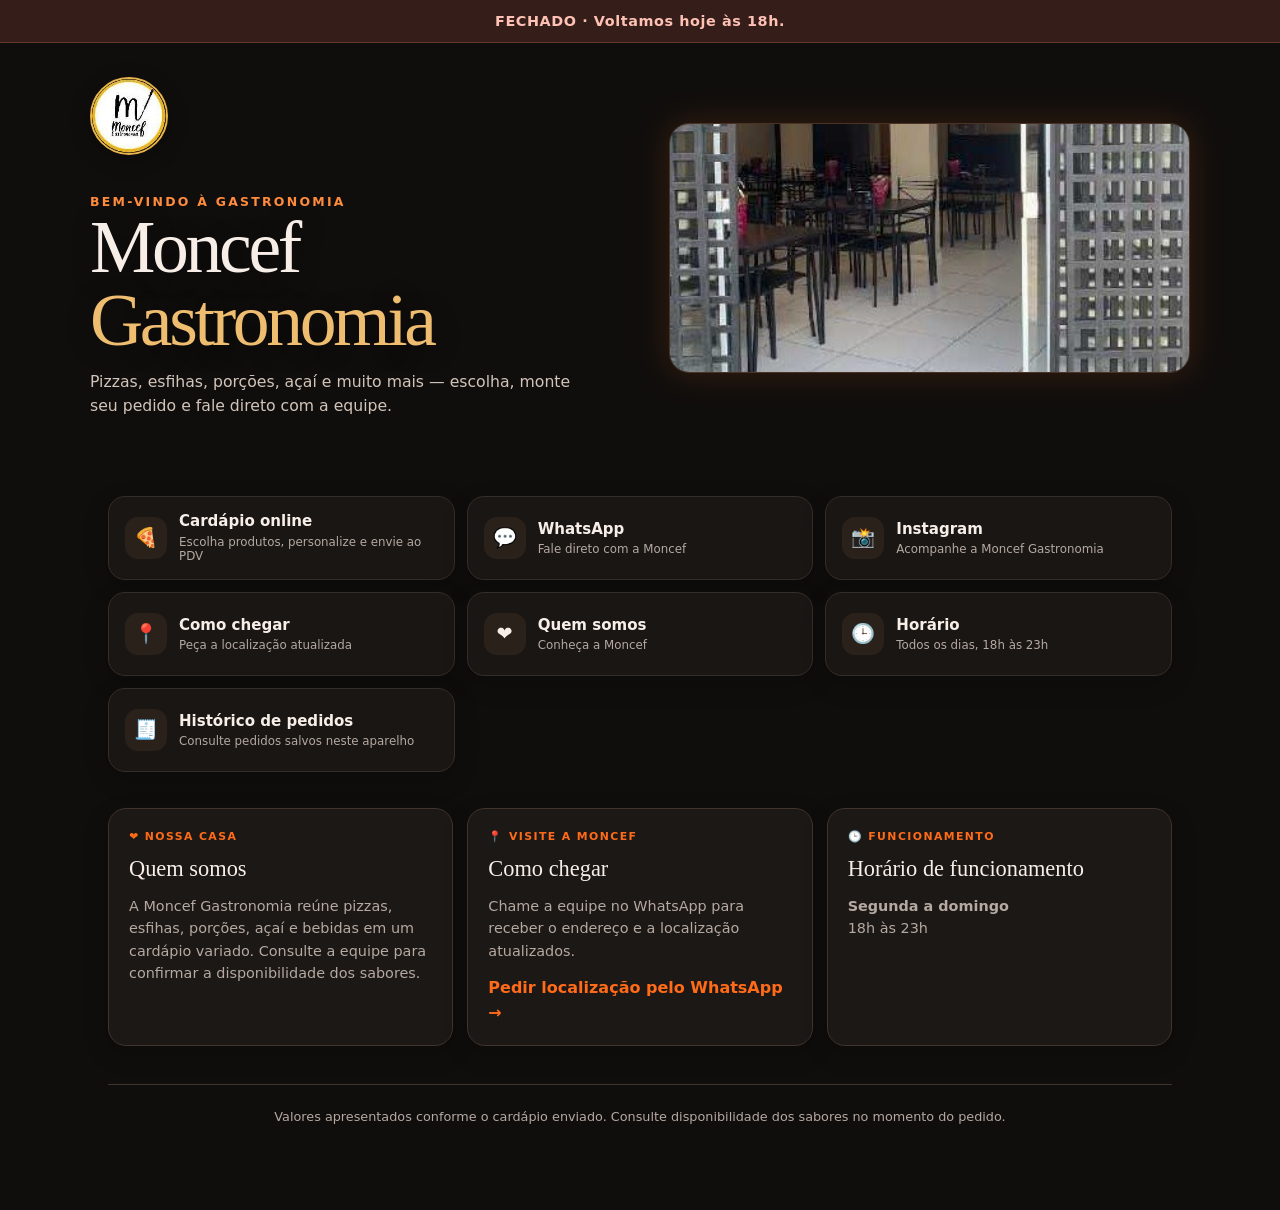
==== commit b579bc6e: "Envia pedidos do cardápio à fila local do PDV Remove o envio pelo WhatsApp. Mantém histórico e statu" ====
--- a/index.html
+++ b/index.html
@@ -175,7 +175,7 @@
   <main>
     <section class="home-screen" id="inicio">
       <div class="main-shortcuts" aria-label="Atalhos principais">
-        <a class="main-shortcut" href="delivery.html"><span class="main-shortcut-icon">🍕</span><span><strong>Cardápio online</strong><small>Escolha sabores, monte o pedido e peça pelo WhatsApp</small></span></a>
+        <a class="main-shortcut" href="delivery.html"><span class="main-shortcut-icon">🍕</span><span><strong>Cardápio online</strong><small>Escolha produtos, personalize e envie ao PDV</small></span></a>
         <a class="main-shortcut" href="https://wa.me/553591543236" target="_blank" rel="noopener noreferrer"><span class="main-shortcut-icon">💬</span><span><strong>WhatsApp</strong><small>Fale direto com a Moncef</small></span></a>
         <a class="main-shortcut" href="https://www.instagram.com/moncef_gastronomia/" target="_blank" rel="noopener noreferrer"><span class="main-shortcut-icon">📸</span><span><strong>Instagram</strong><small>Acompanhe a Moncef Gastronomia</small></span></a>
         <a class="main-shortcut" href="#como-chegar"><span class="main-shortcut-icon">📍</span><span><strong>Como chegar</strong><small>Peça a localização atualizada</small></span></a>
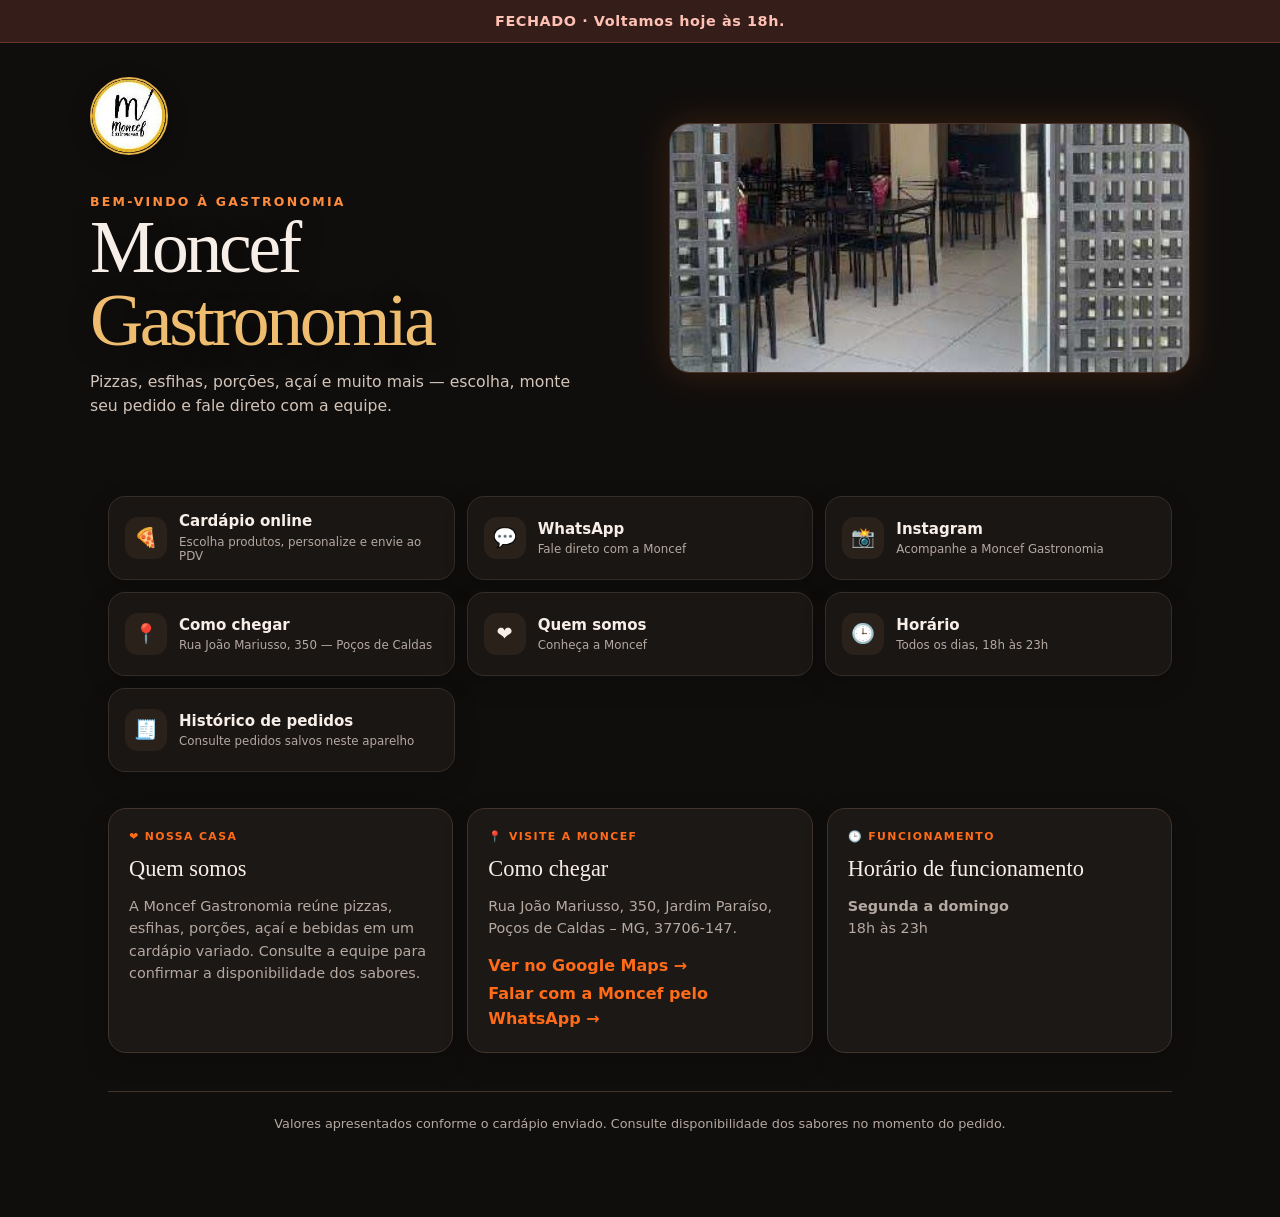
==== commit c0c532f0: "Adiciona endereço e rota no Google Maps Atualiza a seção Como chegar com o endereço confirmado e man" ====
--- a/index.html
+++ b/index.html
@@ -178,14 +178,14 @@
         <a class="main-shortcut" href="delivery.html"><span class="main-shortcut-icon">🍕</span><span><strong>Cardápio online</strong><small>Escolha produtos, personalize e envie ao PDV</small></span></a>
         <a class="main-shortcut" href="https://wa.me/553591543236" target="_blank" rel="noopener noreferrer"><span class="main-shortcut-icon">💬</span><span><strong>WhatsApp</strong><small>Fale direto com a Moncef</small></span></a>
         <a class="main-shortcut" href="https://www.instagram.com/moncef_gastronomia/" target="_blank" rel="noopener noreferrer"><span class="main-shortcut-icon">📸</span><span><strong>Instagram</strong><small>Acompanhe a Moncef Gastronomia</small></span></a>
-        <a class="main-shortcut" href="#como-chegar"><span class="main-shortcut-icon">📍</span><span><strong>Como chegar</strong><small>Peça a localização atualizada</small></span></a>
+        <a class="main-shortcut" href="#como-chegar"><span class="main-shortcut-icon">📍</span><span><strong>Como chegar</strong><small>Rua João Mariusso, 350 — Poços de Caldas</small></span></a>
         <a class="main-shortcut" href="#quem-somos"><span class="main-shortcut-icon">❤️</span><span><strong>Quem somos</strong><small>Conheça a Moncef</small></span></a>
         <a class="main-shortcut" href="#horarios"><span class="main-shortcut-icon">🕒</span><span><strong>Horário</strong><small>Todos os dias, 18h às 23h</small></span></a>
         <a class="main-shortcut" href="delivery.html#historico"><span class="main-shortcut-icon">🧾</span><span><strong>Histórico de pedidos</strong><small>Consulte pedidos salvos neste aparelho</small></span></a>
       </div>
       <div class="info-grid" aria-label="Informações da Moncef Gastronomia">
         <article class="info-card" id="quem-somos"><div class="section-kicker">❤️ Nossa casa</div><h3>Quem somos</h3><p>A Moncef Gastronomia reúne pizzas, esfihas, porções, açaí e bebidas em um cardápio variado. Consulte a equipe para confirmar a disponibilidade dos sabores.</p></article>
-        <article class="info-card" id="como-chegar"><div class="section-kicker">📍 Visite a Moncef</div><h3>Como chegar</h3><p>Chame a equipe no WhatsApp para receber o endereço e a localização atualizados.</p><a class="info-link" href="https://wa.me/553591543236" target="_blank" rel="noopener noreferrer">Pedir localização pelo WhatsApp →</a></article>
+        <article class="info-card" id="como-chegar"><div class="section-kicker">📍 Visite a Moncef</div><h3>Como chegar</h3><p>Rua João Mariusso, 350, Jardim Paraíso, Poços de Caldas – MG, 37706-147.</p><a class="info-link" href="https://www.google.com/maps/place/Moncef+Gastronomia/@-21.8274839,-46.5585096,17z/data=!3m1!4b1!4m6!3m5!1s0x94c9c31b11f8d621:0x22e1fa1bc14c52b7!8m2!3d-21.8274839!4d-46.5585096!16s%2Fg%2F11y1r0scqw?entry=ttu&amp;g_ep=EgoyMDI2MDkzMC4wIKXMDSoASAFQAw%3D%3D" target="_blank" rel="noopener noreferrer">Ver no Google Maps →</a><a class="info-link" href="https://wa.me/553591543236" target="_blank" rel="noopener noreferrer">Falar com a Moncef pelo WhatsApp →</a></article>
         <article class="info-card" id="horarios"><div class="section-kicker">🕒 Funcionamento</div><h3>Horário de funcionamento</h3><p><strong>Segunda a domingo</strong><br>18h às 23h</p></article>
       </div>
     </section>
